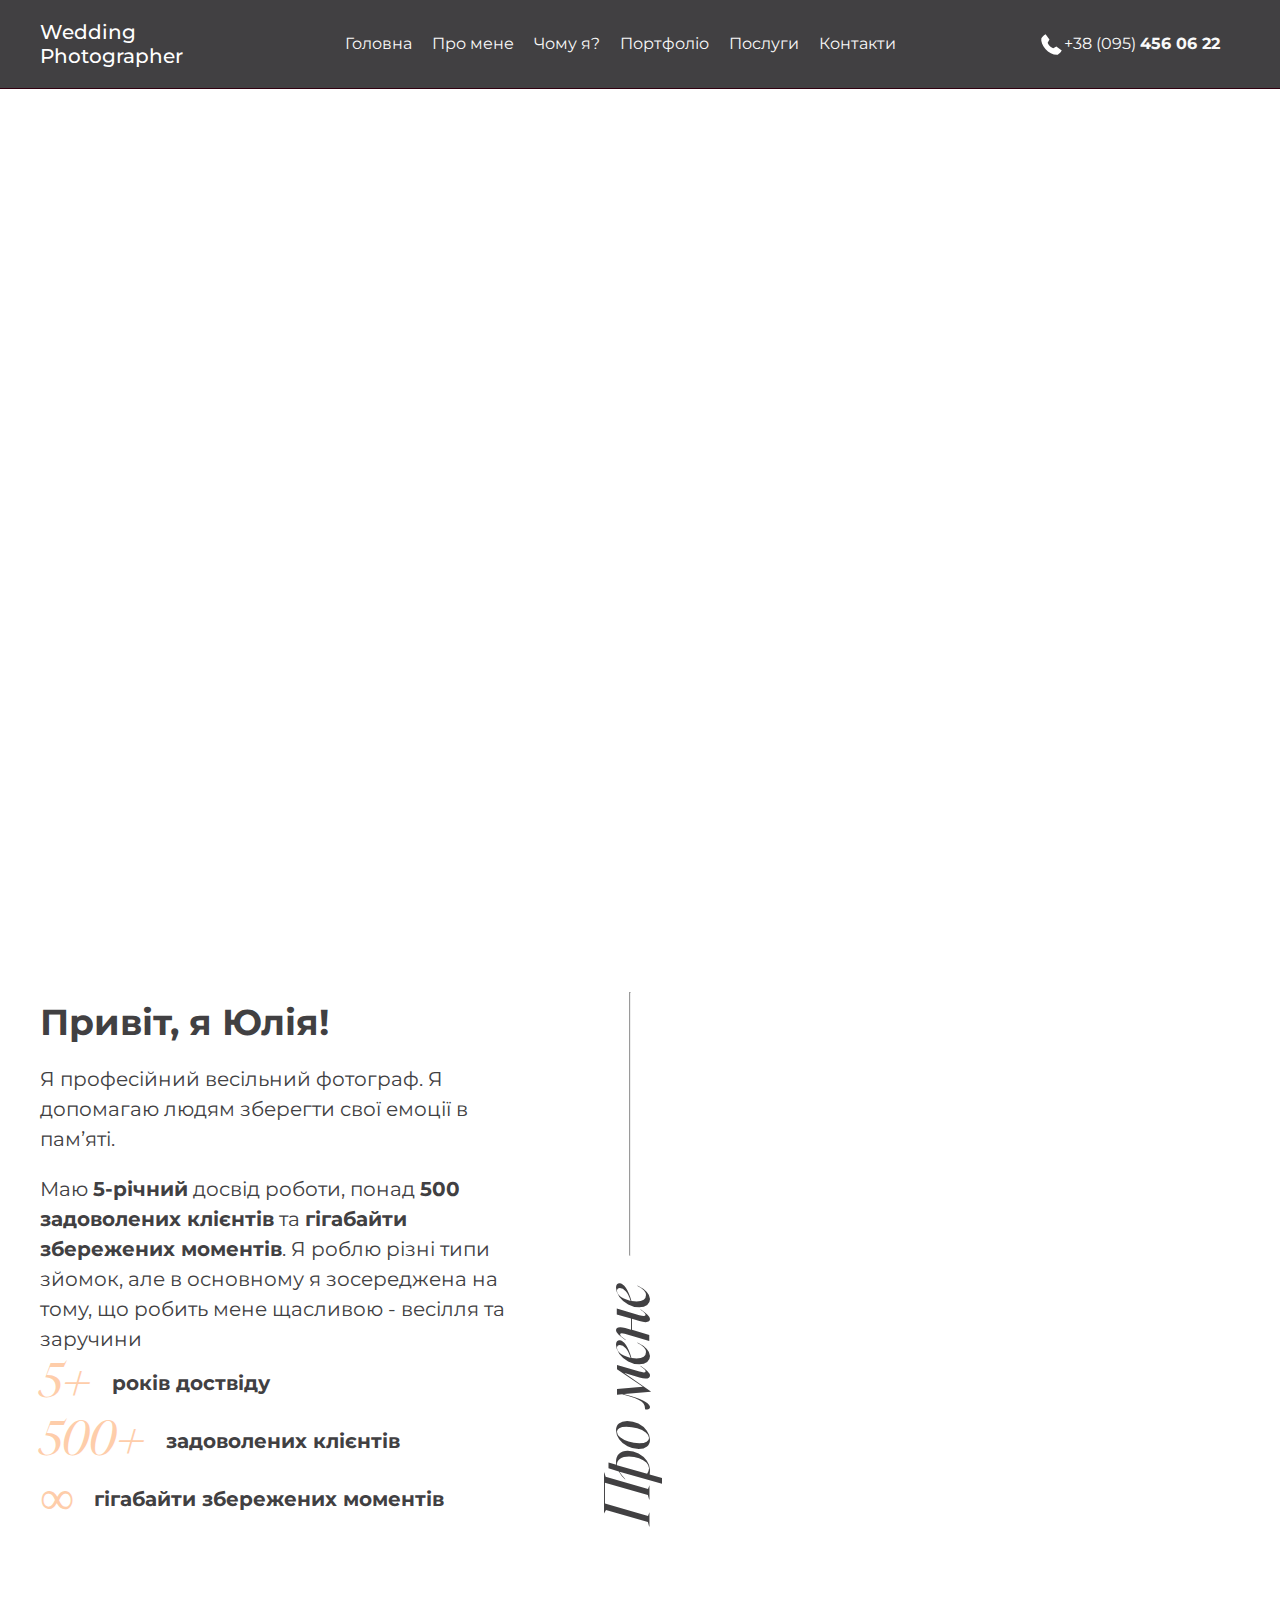
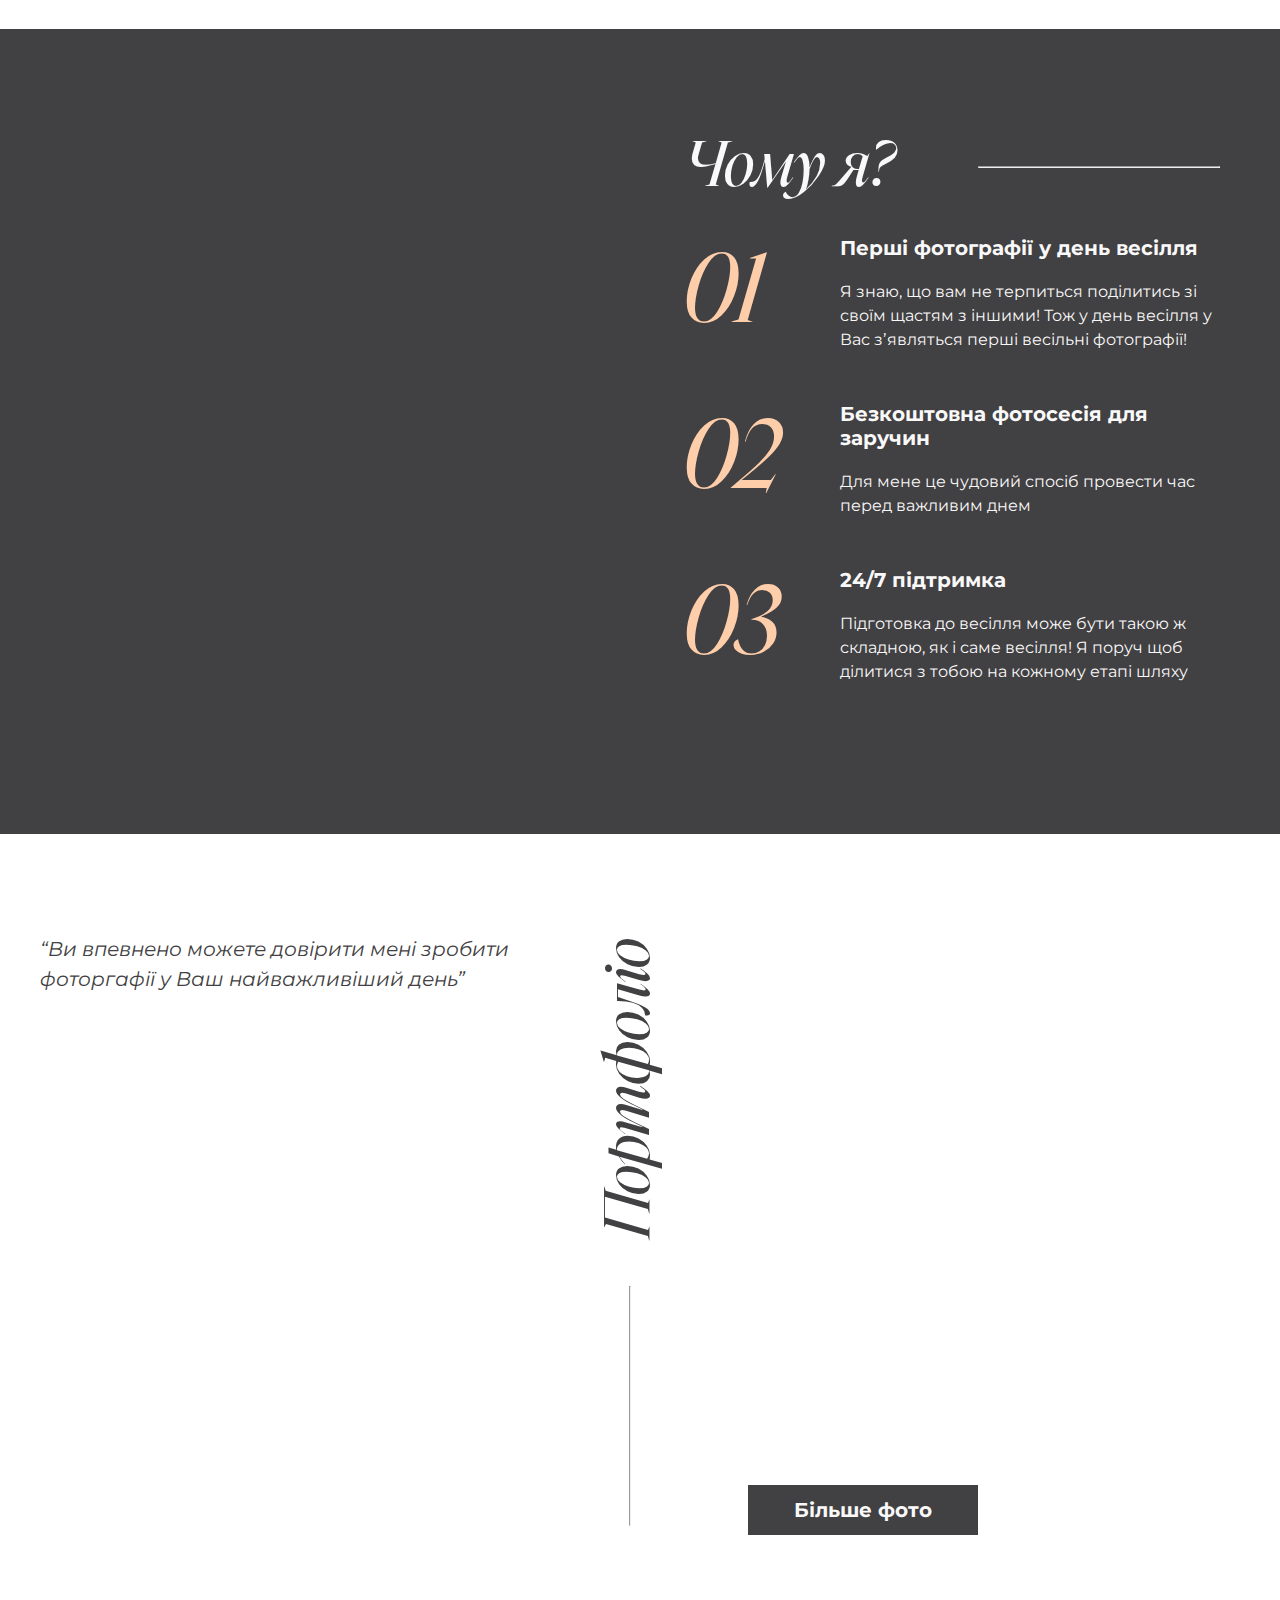
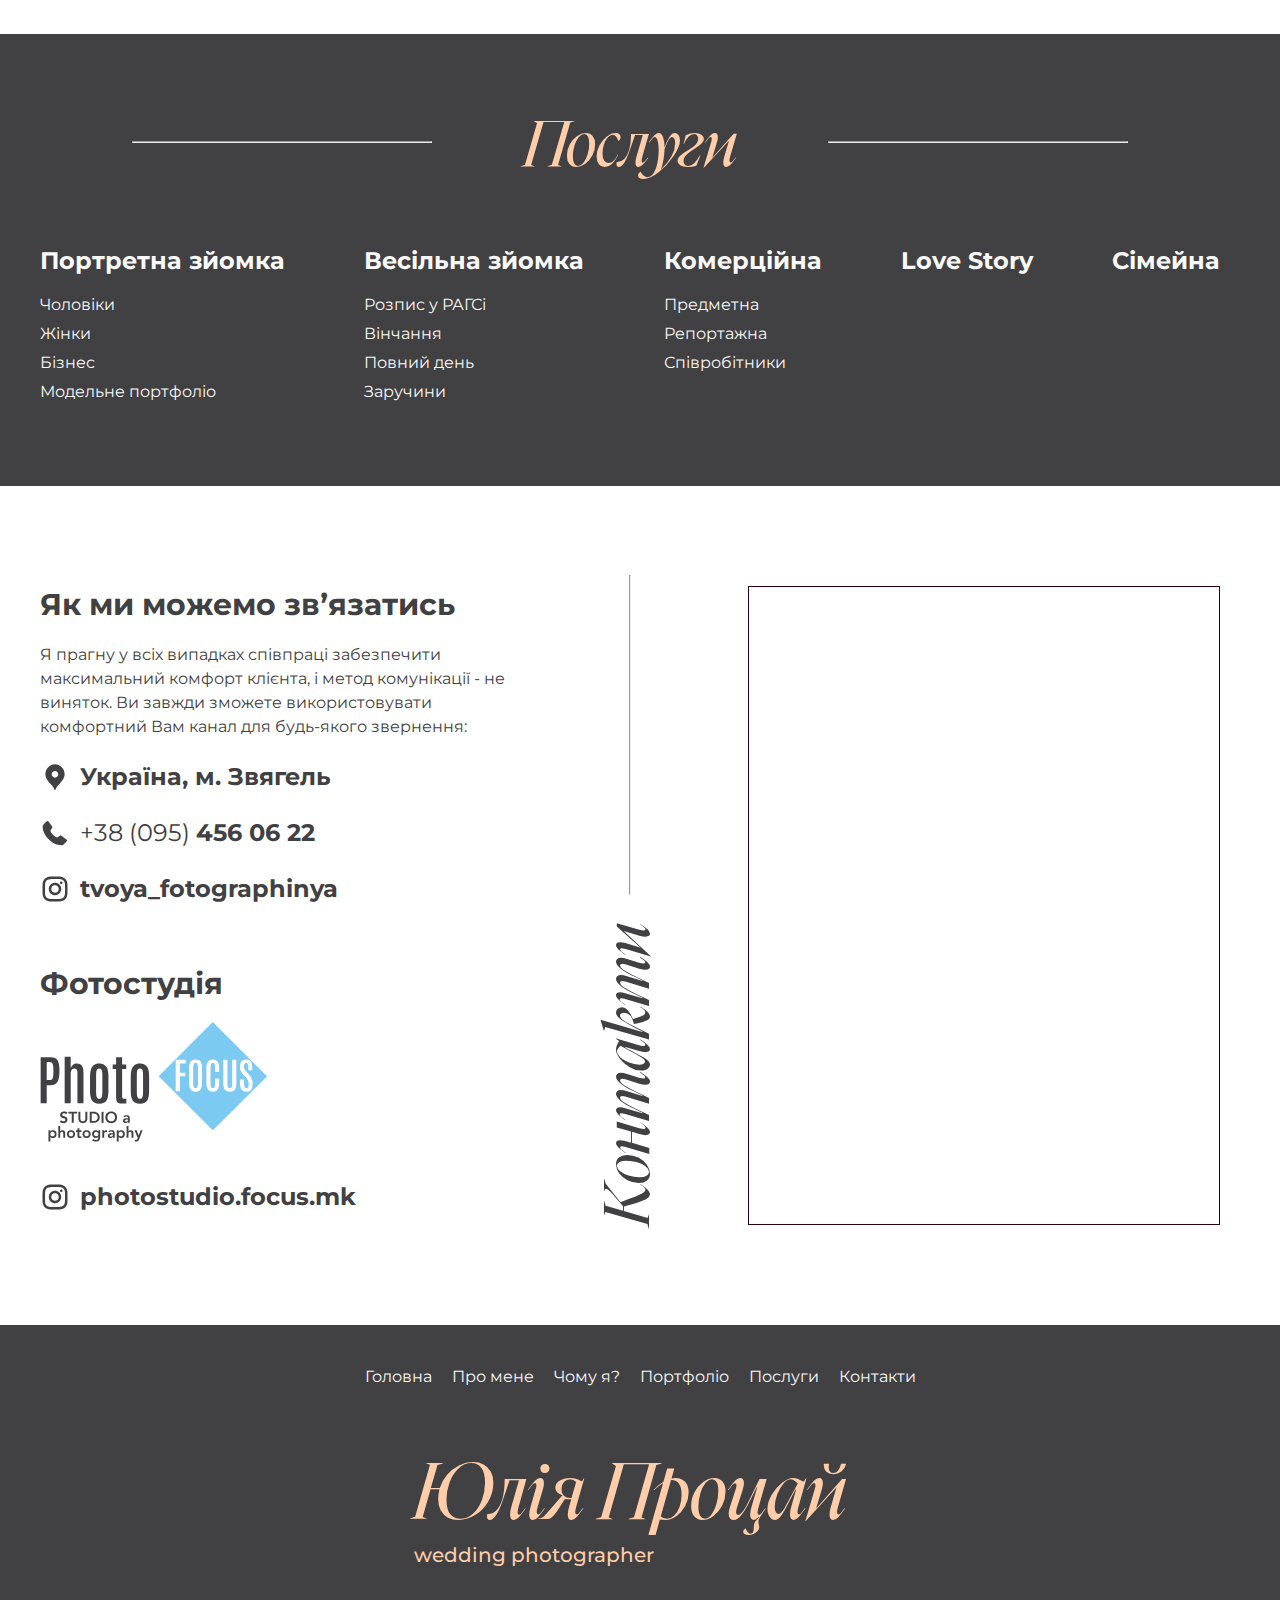
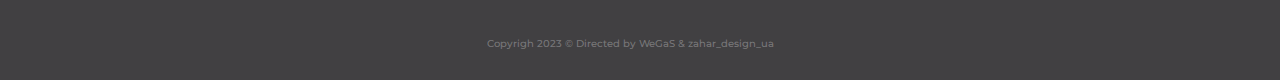
==== index.html @ 51ce016a "Add files via upload" ====
<!DOCTYPE html>
<html lang="ua">

<head>
    <meta charset="UTF-8">
    <meta name="viewport" content="width=device-width, initial-scale=1.0">
    <link rel="stylesheet" href="https://vladhrytsaiuk.github.io/photographer_Yulia/style/null.css">
    <link rel="stylesheet" href="https://vladhrytsaiuk.github.io/photographer_Yulia/style/style.css">
    <link rel="stylesheet" href="https://vladhrytsaiuk.github.io/photographer_Yulia/style/adaptive.css">
    <link rel="stylesheet" href="https://vladhrytsaiuk.github.io/photographer_Yulia/style/header.css">
    <link rel="stylesheet" href="https://cdnjs.cloudflare.com/ajax/libs/animate.css/4.1.1/animate.min.css?ver=6.4.2">
    <link rel="stylesheet" href="/style/animation.css">
    <link rel="stylesheet" href="https://cdn.jsdelivr.net/npm/swiper@11/swiper-bundle.min.css" />
    <title>Procaj-photography</title>
</head>

<body>
    <div class="wrapper">
        <header class="header">
            <div class="header__container">
                <a href='#' class='header__logo'>
                    <div>Wedding<br>
                        Photographer</div>
                </a>
                <div class="header__menu menu">
                    <div class="menu_icon_phone">
                        <div class="menu__icon">
                            <span></span>
                        </div>
                        <a href="tel:0954560622" class="header__button mobi menu-btn"><svg
                                xmlns="http://www.w3.org/2000/svg" width="25" height="25" viewBox="0 0 25 25"
                                fill="none">
                                <path fill-rule="evenodd" clip-rule="evenodd"
                                    d="M17.3284 14.4281L14.2607 16.1937C13.719 16.0062 12.1617 15.3781 10.7378 13.9542C9.4013 12.6177 8.84297 11.1417 8.67943 10.626L10.4492 7.55207L6.59818 2.26041L6.19193 2.49999C4.54401 3.46666 3.3336 4.67499 2.38672 6.30416L2.32631 6.46978C1.79089 9.32707 3.42526 13.5396 6.39297 16.9521C9.61276 20.6542 13.7909 22.7396 17.9409 22.7396C18.1284 22.7396 18.3159 22.7364 18.5034 22.7271L18.6273 22.7219L18.7346 22.6614C20.4034 21.726 21.6159 20.5135 22.5503 18.8448L22.7742 18.4437L17.3284 14.4281Z"
                                    fill="white" />
                            </svg>
                            <div>+38 (095) <b> 456 06 22 </b></div>
                        </a>
                    </div>

                    <nav class="menu__body">
                        <ul class="menu__list">
                            <li><a data-goto='.main_slider' href='' class="menu__link">Головна</a></li>
                            <hr class="menu_line mobi">
                            <li><a data-goto='.about_me' href='' class="menu__link">Про мене</a></li>
                            <hr class="menu_line mobi">
                            <li><a data-goto='.why_me' href='' class="menu__link">Чому я?</a></li>
                            <hr class="menu_line mobi">
                            <li><a data-goto='.portfolio' href='' class="menu__link">Портфоліо</a></li>
                            <hr class="menu_line mobi">
                            <li><a data-goto='.my_services' href='' class="menu__link">Послуги</a></li>
                            <hr class="menu_line mobi">
                            <li><a data-goto='.contacts' href='' class="menu__link">Контакти</a></li>
                        </ul>

                    </nav>
                </div>
                <a data-goto='.forms' href="" class="header__button pc menu-btn"><svg xmlns="http://www.w3.org/2000/svg"
                        width="25" height="25" viewBox="0 0 25 25" fill="none">
                        <path fill-rule="evenodd" clip-rule="evenodd"
                            d="M17.3284 14.4281L14.2607 16.1937C13.719 16.0062 12.1617 15.3781 10.7378 13.9542C9.4013 12.6177 8.84297 11.1417 8.67943 10.626L10.4492 7.55207L6.59818 2.26041L6.19193 2.49999C4.54401 3.46666 3.3336 4.67499 2.38672 6.30416L2.32631 6.46978C1.79089 9.32707 3.42526 13.5396 6.39297 16.9521C9.61276 20.6542 13.7909 22.7396 17.9409 22.7396C18.1284 22.7396 18.3159 22.7364 18.5034 22.7271L18.6273 22.7219L18.7346 22.6614C20.4034 21.726 21.6159 20.5135 22.5503 18.8448L22.7742 18.4437L17.3284 14.4281Z"
                            fill="white" />
                    </svg>
                    <div>+38 (095) <b> 456 06 22</b></div>
                </a>
            </div>
        </header>
        <main>
            <section class="main_slider">
                <!-- Slider main container -->
                <div class="swiper">
                    <!-- Additional required wrapper -->
                    <div class="swiper-wrapper">
                        <!-- Slides -->
                        <div class="swiper-slide">
                            <div class="slider__img slider__img-1"></div>
                        </div>
                        <div class="swiper-slide">
                            <div class="slider__img slider__img-2"></div>
                        </div>
                        <div class="swiper-slide">
                            <div class="slider__img slider__img-3"></div>
                        </div>
                        <div class="swiper-slide">
                            <div class="slider__img slider__img-4"></div>
                        </div>
                        <div class="swiper-slide">
                            <div class="slider__img slider__img-5"></div>
                        </div>

                    </div>
                    <div class="container slider_navigation swiper-pagination">
                        <div class="button-prev"><svg xmlns="http://www.w3.org/2000/svg" width="80" height="80"
                                viewBox="0 0 80 80" fill="none">
                                <path fill-rule="evenodd" clip-rule="evenodd"
                                    d="M56.1333 42.5H32.4267L42.4667 52.4833L38.9433 56.03L22.8233 40L38.9433 23.97L42.4667 27.5167L32.4267 37.5H56.1333V42.5ZM7.5 72.5H72.5V7.5H7.5V72.5Z"
                                    fill="white" fill-opacity="1" />
                            </svg></div>
                        <div class="pagination"></div>
                        <div class="button-next"><svg xmlns="http://www.w3.org/2000/svg" width="80" height="80"
                                viewBox="0 0 80 80" fill="none">
                                <path fill-rule="evenodd" clip-rule="evenodd"
                                    d="M41.0567 56.03L37.53 52.4867L47.5733 42.5H23.8667V37.5H47.5733L37.53 27.5167L41.0567 23.9733L57.1767 40L41.0567 56.03ZM7.5 72.5H72.5V7.5H7.5V72.5Z"
                                    fill="white" />
                            </svg></div>
                    </div>

                </div>
            </section>
            <section class="about_me">
                <div class="container">
                    <div class="row about_me-row">
                        <div class="about_me__info">
                            <span class="animate__animated fadeInDown">Привіт, я Юлія!</span>
                            <div>
                                <p class="animate__animated fadeInLeft animate__delay-04s">Я професійний весільний
                                    фотограф. Я допомагаю
                                    людям зберегти свої емоції в памʼяті.
                                </p>
                                <p class="animate__animated fadeInLeft animate__delay-05s">Маю <b>5-річний</b> досвід
                                    роботи, понад <b>500 задоволених клієнтів</b> та
                                    <b>гігабайти збережених моментів</b>. Я роблю різні типи зйомок, але в основному я
                                    зосереджена на тому, що робить мене щасливою - весілля та заручини
                                </p>
                            </div>
                            <div>
                                <div class="animate__animated fadeInLeft animate__delay-05s"><span>5+</span>років
                                    доствіду</div>
                                <div class="animate__animated fadeInLeft animate__delay-05s">
                                    <span>500+</span>задоволених клієнтів
                                </div>
                                <div class="animate__animated fadeInLeft animate__delay-05s"><span>∞</span>гігабайти
                                    збережених моментів</div>
                            </div>
                        </div>
                        <div class="about_me__title">
                            <hr class="hr_title">
                            <h2>Про мене</h2>
                        </div>
                        <div class="about_me__photo">
                            <div class="my_photo"></div>
                        </div>
                    </div>
                </div>

            </section>
            <section class="why_me">
                <div class="container">
                    <div class="row why">
                        <div class="why_info-title mobi">
                            <hr>
                            <h2>Чому я?</h2>

                        </div>
                        <div class="why_me-photo">
                            <div class="why-photo"></div>
                        </div>
                        <div class="why_info">
                            <div class="why_info-title pc">
                                <h2>Чому я?</h2>
                                <hr>
                            </div>
                            <div class="advantage animate__animated fadeInDown">
                                <div class="advantage_number">
                                    01
                                </div>
                                <div>
                                    <div class="advantage-title">
                                        Перші фотографії у день весілля
                                    </div>
                                    <div class="advantage-description">
                                        Я знаю, що вам не терпиться поділитись зі своїм щастям з іншими! Тож у день
                                        весілля у Вас зʼявляться перші весільні фотографії!
                                    </div>
                                </div>
                            </div>
                            <div class="advantage animate__animated fadeInDown">
                                <div class="advantage_number">
                                    02
                                </div>
                                <div>
                                    <div class="advantage-title">
                                        Безкоштовна фотосесія для заручин
                                    </div>
                                    <div class="advantage-description">
                                        Для мене це чудовий спосіб провести час перед важливим днем
                                    </div>
                                </div>
                            </div>
                            <div class="advantage animate__animated fadeInDown">
                                <div class="advantage_number">
                                    03
                                </div>
                                <div>
                                    <div class="advantage-title">
                                        24/7 підтримка
                                    </div>
                                    <div class="advantage-description">
                                        Підготовка до весілля може бути такою ж складною, як і саме весілля! Я поруч щоб
                                        ділитися з тобою на кожному етапі шляху
                                    </div>
                                </div>
                            </div>
                        </div>

                    </div>
                </div>
            </section>
            <section class="portfolio">
                <div class="container">
                    <div class="row">
                        <div class="portfolio_block">
                            <div class="portfolio_block-text">
                                “Ви впевнено можете довірити мені зробити фоторгафії у Ваш найважливіший день”
                            </div>
                            <div class="portfolio_block-grid">
                                <div class="portfolio_block-photo portfolio_block-photo-1
                                animate__animated zoomIn"></div>
                                <div class="portfolio_block-photo portfolio_block-photo-2
                                animate__animated zoomIn animate__delay-02s"></div>
                                <div class="portfolio_block-photo portfolio_block-photo-3
                                animate__animated zoomIn animate__delay-03s"></div>
                            </div>
                        </div>
                        <div class="portfolio__title">
                            <h2>Портфолiо</h2>
                            <hr class="hr_portfolio-title">
                        </div>
                        <div class="portfolio_block">

                            <div class="portfolio_block-grid">
                                <div class="portfolio_block-photo portfolio_block-photo-4
                                animate__animated zoomIn"></div>
                                <div class="portfolio_block-photo portfolio_block-photo-5
                                animate__animated zoomIn animate__delay-02s"></div>
                                <div class="portfolio_block-photo portfolio_block-photo-6
                                animate__animated zoomIn animate__delay-03s"></div>
                            </div>
                            <div class="portfolio_block-button">
                                <a href="">Більше фото</a>
                            </div>
                        </div>
                    </div>
                </div>
            </section>
            <section class="my_services">
                <div class="container">
                    <div class="my_services-title">
                        <hr class="hr_sevices">
                        <div>Послуги</div>
                        <hr class="hr_sevices">
                    </div>
                    <div class="services">
                        <article class="service animate__animated fadeInUp">
                            <div class="service-title">Портретна зйомка</div>
                            <p class="service-description">Чоловіки</p>
                            <p class="service-description">Жінки</p>
                            <p class="service-description">Бізнес</p>
                            <p class="service-description">Модельне портфоліо</p>
                        </article>
                        <article class="service animate__animated fadeInUp animate__delay-02s">
                            <div class="service-title">Весільна зйомка</div>
                            <p class="service-description">Розпис у РАГСі</p>
                            <p class="service-description">Вінчання</p>
                            <p class="service-description">Повний день</p>
                            <p class="service-description">Заручини</p>
                        </article>
                        <article class="service animate__animated fadeInUp animate__delay-04s">
                            <div class="service-title">Комерційна</div>
                            <p class="service-description">Предметна</p>
                            <p class="service-description">Репортажна</p>
                            <p class="service-description">Співробітники</p>
                        </article>
                        <article class="service animate__animated fadeInUp animate__delay-06s">
                            <div class="service-title">Love Story</div>
                        </article>
                        <article class="service animate__animated fadeInUp animate__delay-08s">
                            <div class="service-title">Сімейна</div>

                        </article>
                    </div>
                </div>
            </section>
            <section class="contacts">
                <div class="container">
                    <div class="row contacts-row">
                        <div class="contacts__info">
                            <span class="animate__animated fadeInDown">Як ми можемо звʼязатись</span>
                            <div>
                                <p class="animate__animated fadeInLeft animate__delay-04s">Я прагну у всіх випадках
                                    співпраці забезпечити максимальний комфорт клієнта, і метод
                                    комунікації - не виняток. Ви завжди зможете використовувати комфортний Вам канал для
                                    будь-якого звернення:
                                </p>
                                <div class="contact_location row animate__animated fadeInLeft animate__delay-05s">
                                    <svg xmlns="http://www.w3.org/2000/svg" width="30" height="30" viewBox="0 0 30 30"
                                        fill="none">
                                        <path fill-rule="evenodd" clip-rule="evenodd"
                                            d="M15.0006 15.625C13.1743 15.625 11.6881 14.1388 11.6881 12.3125C11.6881 10.4863 13.1743 9 15.0006 9C16.8268 9 18.3131 10.4863 18.3131 12.3125C18.3131 14.1388 16.8268 15.625 15.0006 15.625ZM21.7893 5.14875C19.9381 3.23875 17.5268 2.1875 14.9993 2.1875C12.4718 2.1875 10.0593 3.24 8.2068 5.15125C6.3268 7.09 5.2943 9.695 5.37555 12.2975C5.50555 16.4775 8.33305 19.5287 10.8281 22.22C12.7318 24.2725 14.3743 26.045 14.3743 27.8125H15.6243C15.6243 25.99 17.2706 24.24 19.1756 22.2125C21.6681 19.5613 24.4943 16.5563 24.6243 12.2975C24.7043 9.69375 23.6706 7.0875 21.7893 5.14875Z"
                                            fill="#414042" />
                                    </svg>
                                    <p><b>Україна, м. Звягель</b></p>
                                </div>
                                <a href="tel:0954560622"
                                    class="contact_phone row animate__animated fadeInLeft animate__delay-05s">
                                    <svg xmlns="http://www.w3.org/2000/svg" width="30" height="30" viewBox="0 0 30 30"
                                        fill="none">
                                        <path fill-rule="evenodd" clip-rule="evenodd"
                                            d="M20.7943 17.3137L17.113 19.4324C16.463 19.2074 14.5943 18.4537 12.8855 16.7449C11.2818 15.1412 10.6118 13.3699 10.4155 12.7512L12.5393 9.0624L7.91801 2.7124L7.43051 2.9999C5.45301 4.1599 4.00051 5.6099 2.86426 7.5649L2.79176 7.76365C2.14926 11.1924 4.11051 16.2474 7.67176 20.3424C11.5355 24.7849 16.5493 27.2874 21.5293 27.2874C21.7543 27.2874 21.9793 27.2837 22.2043 27.2724L22.353 27.2662L22.4818 27.1937C24.4843 26.0712 25.9393 24.6162 27.0605 22.6137L27.3293 22.1324L20.7943 17.3137Z"
                                            fill="#414042" />
                                    </svg>
                                    <p>+38 (095) <b>456 06 22</b></p>
                                </a>
                                <a href="https://www.instagram.com/tvoya_fotographinya/" target="_blank"
                                    class="contact_inst row animate__animated fadeInLeft animate__delay-06s">
                                    <svg xmlns="http://www.w3.org/2000/svg" width="30" height="30" viewBox="0 0 30 30"
                                        fill="none">
                                        <path
                                            d="M15 8.75C13.7639 8.75 12.5555 9.11656 11.5277 9.80331C10.4999 10.4901 9.6988 11.4662 9.22575 12.6082C8.75271 13.7503 8.62893 15.0069 8.87009 16.2193C9.11125 17.4317 9.7065 18.5453 10.5806 19.4194C11.4547 20.2935 12.5683 20.8888 13.7807 21.1299C14.9931 21.3711 16.2497 21.2473 17.3918 20.7742C18.5338 20.3012 19.5099 19.5001 20.1967 18.4723C20.8834 17.4445 21.25 16.2361 21.25 15C21.25 13.3424 20.5915 11.7527 19.4194 10.5806C18.2473 9.40848 16.6576 8.75 15 8.75ZM15 18.75C14.2583 18.75 13.5333 18.5301 12.9166 18.118C12.2999 17.706 11.8193 17.1203 11.5355 16.4351C11.2516 15.7498 11.1774 14.9958 11.3221 14.2684C11.4667 13.541 11.8239 12.8728 12.3483 12.3483C12.8728 11.8239 13.541 11.4667 14.2684 11.3221C14.9958 11.1774 15.7498 11.2516 16.4351 11.5355C17.1203 11.8193 17.706 12.2999 18.118 12.9166C18.5301 13.5333 18.75 14.2583 18.75 15C18.75 15.9946 18.3549 16.9484 17.6517 17.6517C16.9484 18.3549 15.9946 18.75 15 18.75ZM21.25 7.5C21.0028 7.5 20.7611 7.57331 20.5555 7.71066C20.35 7.84801 20.1898 8.04324 20.0951 8.27165C20.0005 8.50005 19.9758 8.75139 20.024 8.99386C20.0723 9.23634 20.1913 9.45907 20.3661 9.63388C20.5409 9.8087 20.7637 9.92775 21.0061 9.97598C21.2486 10.0242 21.4999 9.99946 21.7284 9.90485C21.9568 9.81024 22.152 9.65002 22.2893 9.44446C22.4267 9.2389 22.5 8.99723 22.5 8.75C22.5 8.41848 22.3683 8.10054 22.1339 7.86612C21.8995 7.6317 21.5815 7.5 21.25 7.5ZM27.425 10.3C27.4043 9.23178 27.2014 8.17493 26.825 7.175C26.476 6.26508 25.9395 5.43874 25.2504 4.74962C24.5613 4.06051 23.7349 3.52402 22.825 3.175C21.8251 2.79862 20.7682 2.59571 19.7 2.575C18.4875 2.5 18.0875 2.5 15 2.5C11.9125 2.5 11.5125 2.5 10.3 2.575C9.23178 2.59571 8.17493 2.79862 7.175 3.175C6.26508 3.52402 5.43874 4.06051 4.74962 4.74962C4.06051 5.43874 3.52402 6.26508 3.175 7.175C2.79862 8.17493 2.59571 9.23178 2.575 10.3C2.5 11.525 2.5 11.925 2.5 15C2.5 18.075 2.5 18.475 2.575 19.7C2.59571 20.7682 2.79862 21.8251 3.175 22.825C3.52402 23.7349 4.06051 24.5613 4.74962 25.2504C5.43874 25.9395 6.26508 26.476 7.175 26.825C8.17493 27.2014 9.23178 27.4043 10.3 27.425C11.55 27.425 11.9125 27.5 15 27.5C18.0875 27.5 18.4875 27.5 19.7 27.425C20.7682 27.4043 21.8251 27.2014 22.825 26.825C23.7349 26.476 24.5613 25.9395 25.2504 25.2504C25.9395 24.5613 26.476 23.7349 26.825 22.825C27.2014 21.8251 27.4043 20.7682 27.425 19.7C27.425 18.45 27.5 18.075 27.5 15C27.5 11.925 27.5 11.525 27.425 10.3ZM24.925 19.5875C24.9031 20.3808 24.7554 21.1655 24.4875 21.9125C24.266 22.5029 23.9159 23.0367 23.4625 23.475C23.0268 23.9286 22.492 24.2751 21.9 24.4875C21.1513 24.7664 20.3613 24.9185 19.5625 24.9375C18.3875 24.9375 18.025 25 14.9875 25C11.95 25 11.6 25 10.425 25C9.62752 24.9794 8.83844 24.8317 8.0875 24.5625C7.49707 24.341 6.96334 23.9909 6.525 23.5375C6.07144 23.1018 5.7249 22.567 5.5125 21.975C5.23476 21.2303 5.08269 20.4446 5.0625 19.65C5.0625 18.4 5.0625 18.0875 5.0625 15.0625C5.0625 12.0375 5.0625 11.675 5.0625 10.475C5.08405 9.67651 5.23605 8.88692 5.5125 8.1375C5.7282 7.55079 6.07442 7.02078 6.525 6.5875C6.96072 6.13394 7.49551 5.7874 8.0875 5.575C8.83624 5.29612 9.62624 5.14403 10.425 5.125C11.6 5 11.9625 5 15 5C18.0375 5 18.4 5 19.575 5C20.3777 5.02041 21.1716 5.17243 21.925 5.45C22.5117 5.6657 23.0417 6.01192 23.475 6.4625C23.9286 6.89822 24.2751 7.43301 24.4875 8.025C24.7935 8.7857 24.9668 9.59323 25 10.4125C25 11.6625 25.0625 11.975 25.0625 15C25.0625 18.025 25 18.3875 25 19.5875H24.925Z"
                                            fill="#414042" />
                                    </svg>
                                    <p><b>tvoya_fotographinya</b></p>
                                </a>
                            </div>
                            <span class="animate__animated fadeInDown animate__delay-08s">Фотостудія</span>
                            <div>
                                <svg class="animate__animated fadeInLeft animate__delay-08s"
                                    xmlns="http://www.w3.org/2000/svg" width="227" height="120" viewBox="0 0 227 120"
                                    fill="none">
                                    <path
                                        d="M99.9651 81.7601C98.0943 81.7601 96.5557 81.4541 95.3493 80.8422C94.1603 80.2302 93.2249 79.3473 92.543 78.1933C91.8786 77.0393 91.4065 75.6493 91.1268 74.0233C90.8645 72.3798 90.7334 70.5352 90.7334 68.4895V54.2486C90.7334 51.7833 91.0044 49.589 91.5464 47.6658C92.0884 45.7425 93.0326 44.2301 94.3789 43.1286C95.7252 42.0271 97.5872 41.4763 99.9651 41.4763C101.766 41.4763 103.261 41.791 104.45 42.4205C105.639 43.0499 106.574 43.9416 107.256 45.0956C107.938 46.232 108.419 47.5783 108.698 49.1344C108.978 50.6905 109.118 52.3953 109.118 54.2486V68.4895C109.118 70.5002 108.996 72.3186 108.751 73.9446C108.506 75.5707 108.052 76.9694 107.387 78.1409C106.723 79.3123 105.796 80.2127 104.607 80.8422C103.418 81.4541 101.871 81.7601 99.9651 81.7601ZM99.9651 76.8033C100.857 76.8033 101.521 76.5236 101.958 75.9641C102.395 75.3871 102.684 74.5915 102.824 73.5775C102.981 72.5634 103.06 71.3919 103.06 70.0631V53.0946C103.06 51.7483 102.981 50.5769 102.824 49.5803C102.666 48.5837 102.36 47.8144 101.906 47.2724C101.469 46.7129 100.822 46.4331 99.9651 46.4331C99.0734 46.4331 98.4003 46.7129 97.9457 47.2724C97.4911 47.8144 97.1851 48.5837 97.0277 49.5803C96.8879 50.5769 96.8179 51.7483 96.8179 53.0946V70.0631C96.8179 71.3919 96.8879 72.5634 97.0277 73.5775C97.1851 74.5915 97.4911 75.3871 97.9457 75.9641C98.4003 76.5236 99.0734 76.8033 99.9651 76.8033Z"
                                        fill="#414042" />
                                    <path
                                        d="M82.1571 81.5239C80.4786 81.5239 79.2022 81.3229 78.328 80.9207C77.4713 80.5011 76.8855 79.8367 76.5708 78.9275C76.2561 78.0183 76.0987 76.8294 76.0987 75.3607V46.9051H72.6631V42.4728H76.0987V35.1294H82.1308V42.4728H86.2221V46.9051H82.1308V74.6002C82.1308 75.2471 82.2182 75.7279 82.3931 76.0426C82.5854 76.3573 82.9788 76.5671 83.5733 76.672C84.1677 76.777 85.0769 76.8294 86.3008 76.8294V81.5239H82.1571Z"
                                        fill="#414042" />
                                    <path
                                        d="M59.2615 81.7601C57.3907 81.7601 55.852 81.4541 54.6456 80.8422C53.4567 80.2302 52.5213 79.3473 51.8394 78.1933C51.175 77.0393 50.7029 75.6493 50.4232 74.0233C50.1609 72.3798 50.0298 70.5352 50.0298 68.4895V54.2486C50.0298 51.7833 50.3008 49.589 50.8428 47.6658C51.3848 45.7425 52.329 44.2301 53.6753 43.1286C55.0215 42.0271 56.8836 41.4763 59.2615 41.4763C61.0624 41.4763 62.5573 41.791 63.7462 42.4205C64.9351 43.0499 65.8705 43.9416 66.5524 45.0956C67.2343 46.232 67.7151 47.5783 67.9949 49.1344C68.2746 50.6905 68.4145 52.3953 68.4145 54.2486V68.4895C68.4145 70.5002 68.2921 72.3186 68.0473 73.9446C67.8026 75.5707 67.348 76.9694 66.6836 78.1409C66.0192 79.3123 65.0925 80.2127 63.9036 80.8422C62.7146 81.4541 61.1673 81.7601 59.2615 81.7601ZM59.2615 76.8033C60.1532 76.8033 60.8176 76.5236 61.2547 75.9641C61.6918 75.3871 61.9803 74.5915 62.1202 73.5775C62.2775 72.5634 62.3562 71.3919 62.3562 70.0631V53.0946C62.3562 51.7483 62.2775 50.5769 62.1202 49.5803C61.9628 48.5837 61.6568 47.8144 61.2022 47.2724C60.7651 46.7129 60.1182 46.4331 59.2615 46.4331C58.3698 46.4331 57.6966 46.7129 57.2421 47.2724C56.7875 47.8144 56.4815 48.5837 56.3241 49.5803C56.1843 50.5769 56.1143 51.7483 56.1143 53.0946V70.0631C56.1143 71.3919 56.1843 72.5634 56.3241 73.5775C56.4815 74.5915 56.7875 75.3871 57.2421 75.9641C57.6966 76.5236 58.3698 76.8033 59.2615 76.8033Z"
                                        fill="#414042" />
                                    <path
                                        d="M24.6689 81.2879V34.6836H30.701V46.2494C31.0507 44.9906 31.7763 43.8803 32.8778 42.9187C33.9793 41.9396 35.3169 41.45 36.8905 41.45C39.0061 41.45 40.6321 42.1756 41.7686 43.6268C42.9051 45.078 43.4733 47.2286 43.4733 50.0785V81.2879H37.4412V50.6293C37.4412 49.1606 37.1702 48.1115 36.6282 47.4821C36.0862 46.8527 35.3431 46.5379 34.3989 46.5379C33.6821 46.5379 33.0439 46.7215 32.4844 47.0887C31.9249 47.4559 31.4878 48.0066 31.1731 48.741C30.8584 49.4578 30.701 50.3583 30.701 51.4423V81.2879H24.6689Z"
                                        fill="#414042" />
                                    <path
                                        d="M0.645508 81.2879V35.1294H10.4804C12.3163 35.1294 13.8199 35.4266 14.9914 36.0211C16.1628 36.5981 17.072 37.4548 17.7189 38.5913C18.3658 39.7278 18.8117 41.109 19.0565 42.7351C19.3187 44.3611 19.4499 46.2057 19.4499 48.2688V49.0819C19.4499 52.1241 19.1963 54.6943 18.6893 56.7924C18.1997 58.873 17.3168 60.4554 16.0404 61.5394C14.7641 62.6059 12.9457 63.1392 10.5853 63.1392H6.73004V81.2879H0.645508ZM6.73004 58.0775H9.6674C10.7165 58.0775 11.5032 57.7978 12.0278 57.2383C12.5698 56.6613 12.9282 55.7171 13.1031 54.4058C13.2954 53.077 13.3916 51.2936 13.3916 49.0556V48.1639C13.3916 45.3839 13.1643 43.312 12.7097 41.9483C12.2726 40.5845 11.2934 39.9026 9.7723 39.9026H6.73004V58.0775Z"
                                        fill="#414042" />
                                    <path
                                        d="M94.5474 108.369H96.6099L98.7037 113.572H98.7349L100.61 108.369H102.563L99.0162 117.478C98.8808 117.833 98.7297 118.14 98.563 118.4C98.4068 118.671 98.2193 118.895 98.0005 119.072C97.7818 119.26 97.5214 119.395 97.2193 119.478C96.9276 119.572 96.5734 119.619 96.1568 119.619C95.6672 119.619 95.188 119.557 94.7192 119.432L94.9536 117.744C95.0995 117.796 95.2505 117.838 95.4068 117.869C95.5734 117.911 95.7401 117.932 95.9068 117.932C96.1359 117.932 96.3286 117.911 96.4849 117.869C96.6411 117.827 96.7714 117.76 96.8755 117.666C96.9901 117.583 97.0839 117.468 97.1568 117.322C97.2297 117.187 97.3078 117.02 97.3912 116.822L97.7505 115.932L94.5474 108.369Z"
                                        fill="#414042" />
                                    <path
                                        d="M88.4659 109.416H88.4971C88.6429 109.103 88.8981 108.822 89.2627 108.572C89.6377 108.311 90.1169 108.181 90.7003 108.181C91.2003 108.181 91.6221 108.265 91.9659 108.431C92.3201 108.598 92.6065 108.817 92.8253 109.087C93.044 109.358 93.2003 109.671 93.294 110.025C93.3878 110.379 93.4347 110.749 93.4347 111.134V115.869H91.5596V112.072C91.5596 111.864 91.5492 111.634 91.5284 111.384C91.5076 111.124 91.4503 110.884 91.3565 110.666C91.2732 110.436 91.1378 110.249 90.9503 110.103C90.7628 109.947 90.5075 109.869 90.1846 109.869C89.8721 109.869 89.6065 109.921 89.3877 110.025C89.1794 110.129 89.0023 110.27 88.8565 110.447C88.7211 110.624 88.6221 110.827 88.5596 111.056C88.4971 111.285 88.4659 111.525 88.4659 111.775V115.869H86.5908V104.056H88.4659V109.416Z"
                                        fill="#414042" />
                                    <path
                                        d="M76.749 108.369H78.5303V109.494H78.5616C78.8324 109.036 79.197 108.702 79.6553 108.494C80.1137 108.286 80.6085 108.181 81.1397 108.181C81.7126 108.181 82.2283 108.286 82.6866 108.494C83.1449 108.692 83.5356 108.968 83.8585 109.322C84.1814 109.676 84.4262 110.093 84.5929 110.572C84.7596 111.051 84.8429 111.567 84.8429 112.119C84.8429 112.671 84.7543 113.187 84.5773 113.666C84.4002 114.145 84.1502 114.562 83.8273 114.916C83.5148 115.27 83.1345 115.551 82.6866 115.76C82.2387 115.958 81.7491 116.057 81.2178 116.057C80.8637 116.057 80.5512 116.02 80.2803 115.947C80.0095 115.874 79.7699 115.78 79.5616 115.666C79.3532 115.551 79.1761 115.432 79.0303 115.307C78.8845 115.171 78.7647 115.041 78.6709 114.916H78.6241V119.432H76.749V108.369ZM82.9679 112.119C82.9679 111.827 82.9158 111.546 82.8116 111.275C82.7179 111.004 82.572 110.765 82.3741 110.556C82.1866 110.348 81.9574 110.181 81.6866 110.056C81.4158 109.931 81.1085 109.869 80.7647 109.869C80.421 109.869 80.1137 109.931 79.8428 110.056C79.572 110.181 79.3376 110.348 79.1397 110.556C78.9522 110.765 78.8063 111.004 78.7022 111.275C78.6084 111.546 78.5616 111.827 78.5616 112.119C78.5616 112.411 78.6084 112.692 78.7022 112.963C78.8063 113.234 78.9522 113.473 79.1397 113.681C79.3376 113.89 79.572 114.056 79.8428 114.181C80.1137 114.306 80.421 114.369 80.7647 114.369C81.1085 114.369 81.4158 114.306 81.6866 114.181C81.9574 114.056 82.1866 113.89 82.3741 113.681C82.572 113.473 82.7179 113.234 82.8116 112.963C82.9158 112.692 82.9679 112.411 82.9679 112.119Z"
                                        fill="#414042" />
                                    <path
                                        d="M73.044 114.838H72.9971C72.7263 115.265 72.3826 115.577 71.9659 115.775C71.5492 115.963 71.0909 116.057 70.5909 116.057C70.2471 116.057 69.9086 116.01 69.5752 115.916C69.2523 115.822 68.9606 115.682 68.7002 115.494C68.4502 115.307 68.2471 115.072 68.0908 114.791C67.9346 114.51 67.8564 114.181 67.8564 113.806C67.8564 113.4 67.9294 113.056 68.0752 112.775C68.221 112.484 68.4137 112.244 68.6533 112.056C68.9033 111.859 69.1898 111.702 69.5127 111.588C69.8356 111.473 70.169 111.39 70.5127 111.338C70.8669 111.275 71.2211 111.239 71.5753 111.228C71.9294 111.207 72.2628 111.197 72.5753 111.197H73.044V110.994C73.044 110.525 72.8826 110.176 72.5596 109.947C72.2367 109.707 71.8253 109.588 71.3252 109.588C70.9294 109.588 70.5596 109.661 70.2159 109.806C69.8721 109.942 69.5752 110.129 69.3252 110.369L68.3408 109.385C68.7575 108.957 69.2419 108.65 69.794 108.463C70.3565 108.275 70.9346 108.181 71.5284 108.181C72.0596 108.181 72.5076 108.244 72.8721 108.369C73.2367 108.483 73.5388 108.635 73.7784 108.822C74.018 109.01 74.2003 109.228 74.3253 109.478C74.4607 109.718 74.5545 109.963 74.6065 110.213C74.669 110.463 74.7055 110.707 74.7159 110.947C74.7263 111.176 74.7315 111.379 74.7315 111.556V115.869H73.044V114.838ZM72.9346 112.51H72.544C72.2836 112.51 71.9919 112.52 71.669 112.541C71.3461 112.562 71.0388 112.614 70.7471 112.697C70.4659 112.77 70.2263 112.885 70.0284 113.041C69.8304 113.187 69.7315 113.395 69.7315 113.666C69.7315 113.843 69.7679 113.994 69.8409 114.119C69.9242 114.234 70.0284 114.333 70.1534 114.416C70.2784 114.499 70.419 114.562 70.5752 114.603C70.7315 114.635 70.8877 114.65 71.044 114.65C71.6898 114.65 72.1638 114.499 72.4659 114.197C72.7784 113.885 72.9346 113.463 72.9346 112.931V112.51Z"
                                        fill="#414042" />
                                    <path
                                        d="M62.2832 108.369H64.1582V109.556H64.1895C64.3978 109.119 64.6947 108.78 65.0801 108.541C65.4655 108.301 65.9083 108.181 66.4083 108.181C66.5228 108.181 66.6322 108.192 66.7364 108.213C66.851 108.233 66.9656 108.26 67.0801 108.291V110.103C66.9239 110.062 66.7676 110.03 66.6114 110.01C66.4656 109.978 66.3197 109.963 66.1739 109.963C65.7364 109.963 65.3822 110.046 65.1114 110.213C64.8509 110.369 64.6478 110.551 64.502 110.76C64.3666 110.968 64.2728 111.176 64.2207 111.385C64.1791 111.593 64.1582 111.749 64.1582 111.853V115.869H62.2832V108.369Z"
                                        fill="#414042" />
                                    <path
                                        d="M60.1603 108.369V115.197C60.1603 115.874 60.0769 116.484 59.9103 117.025C59.7436 117.577 59.4832 118.041 59.129 118.416C58.7853 118.801 58.3477 119.098 57.8165 119.307C57.2852 119.515 56.655 119.619 55.9258 119.619C55.2279 119.619 54.5664 119.531 53.9414 119.353C53.3164 119.176 52.7383 118.853 52.207 118.385L53.332 116.853C53.7071 117.197 54.0977 117.463 54.5039 117.65C54.9102 117.838 55.379 117.932 55.9102 117.932C56.3581 117.932 56.7331 117.869 57.0352 117.744C57.3477 117.619 57.5925 117.447 57.7696 117.228C57.9571 117.01 58.0873 116.744 58.1602 116.432C58.2436 116.129 58.2852 115.791 58.2852 115.416V114.869H58.254C57.9832 115.234 57.6238 115.51 57.1759 115.697C56.7279 115.874 56.2696 115.963 55.8008 115.963C55.2383 115.963 54.7279 115.864 54.2696 115.666C53.8112 115.458 53.4154 115.181 53.082 114.838C52.7591 114.494 52.5091 114.088 52.332 113.619C52.1549 113.15 52.0664 112.65 52.0664 112.119C52.0664 111.567 52.1497 111.051 52.3164 110.572C52.4831 110.093 52.7279 109.676 53.0508 109.322C53.3737 108.968 53.7591 108.692 54.2071 108.494C54.6654 108.286 55.1862 108.181 55.7696 108.181C56.3008 108.181 56.7956 108.286 57.254 108.494C57.7123 108.702 58.0769 109.036 58.3477 109.494H58.379V108.369H60.1603ZM56.1602 109.869C55.8269 109.869 55.5248 109.926 55.254 110.041C54.9831 110.145 54.7487 110.296 54.5508 110.494C54.3633 110.681 54.2123 110.916 54.0977 111.197C53.9935 111.468 53.9414 111.77 53.9414 112.103C53.9414 112.405 53.9935 112.687 54.0977 112.947C54.2123 113.208 54.3685 113.437 54.5664 113.635C54.7644 113.833 54.9987 113.989 55.2696 114.103C55.5404 114.218 55.8321 114.275 56.1446 114.275C56.4883 114.275 56.7956 114.218 57.0665 114.103C57.3477 113.989 57.5821 113.838 57.7696 113.65C57.9675 113.452 58.1186 113.218 58.2227 112.947C58.3269 112.676 58.379 112.385 58.379 112.072C58.379 111.416 58.1811 110.885 57.7852 110.478C57.3894 110.072 56.8477 109.869 56.1602 109.869Z"
                                        fill="#414042" />
                                    <path
                                        d="M42.5293 112.119C42.5293 111.525 42.6335 110.989 42.8418 110.51C43.0606 110.02 43.3522 109.603 43.7168 109.26C44.0814 108.916 44.5137 108.65 45.0137 108.463C45.5137 108.275 46.045 108.181 46.6075 108.181C47.17 108.181 47.7012 108.275 48.2013 108.463C48.7013 108.65 49.1336 108.916 49.4981 109.26C49.8627 109.603 50.1492 110.02 50.3575 110.51C50.5763 110.989 50.6857 111.525 50.6857 112.119C50.6857 112.713 50.5763 113.254 50.3575 113.744C50.1492 114.223 49.8627 114.635 49.4981 114.978C49.1336 115.322 48.7013 115.588 48.2013 115.775C47.7012 115.963 47.17 116.057 46.6075 116.057C46.045 116.057 45.5137 115.963 45.0137 115.775C44.5137 115.588 44.0814 115.322 43.7168 114.978C43.3522 114.635 43.0606 114.223 42.8418 113.744C42.6335 113.254 42.5293 112.713 42.5293 112.119ZM44.4043 112.119C44.4043 112.411 44.4512 112.692 44.5449 112.963C44.6491 113.234 44.795 113.473 44.9825 113.681C45.1804 113.89 45.4148 114.056 45.6856 114.181C45.9564 114.306 46.2637 114.369 46.6075 114.369C46.9512 114.369 47.2585 114.306 47.5294 114.181C47.8002 114.056 48.0294 113.89 48.2169 113.681C48.4148 113.473 48.5606 113.234 48.6544 112.963C48.7586 112.692 48.8106 112.411 48.8106 112.119C48.8106 111.827 48.7586 111.546 48.6544 111.275C48.5606 111.004 48.4148 110.765 48.2169 110.556C48.0294 110.348 47.8002 110.181 47.5294 110.056C47.2585 109.931 46.9512 109.869 46.6075 109.869C46.2637 109.869 45.9564 109.931 45.6856 110.056C45.4148 110.181 45.1804 110.348 44.9825 110.556C44.795 110.765 44.6491 111.004 44.5449 111.275C44.4512 111.546 44.4043 111.827 44.4043 112.119Z"
                                        fill="#414042" />
                                    <path
                                        d="M35.9561 109.962V108.369H37.503V106.197H39.378V108.369H41.4405V109.962H39.378V113.244C39.378 113.619 39.4457 113.916 39.5811 114.134C39.7269 114.353 40.0082 114.463 40.4249 114.463C40.5915 114.463 40.7738 114.447 40.9718 114.416C41.1697 114.374 41.3259 114.311 41.4405 114.228V115.806C41.2426 115.9 40.9978 115.963 40.7061 115.994C40.4249 116.035 40.1749 116.056 39.9561 116.056C39.4561 116.056 39.0446 115.999 38.7217 115.884C38.4092 115.78 38.1592 115.619 37.9717 115.4C37.7946 115.171 37.6696 114.89 37.5967 114.556C37.5342 114.223 37.503 113.838 37.503 113.4V109.962H35.9561Z"
                                        fill="#414042" />
                                    <path
                                        d="M26.9194 112.119C26.9194 111.525 27.0236 110.989 27.2319 110.51C27.4507 110.02 27.7424 109.603 28.107 109.26C28.4715 108.916 28.9038 108.65 29.4038 108.463C29.9039 108.275 30.4351 108.181 30.9976 108.181C31.5601 108.181 32.0914 108.275 32.5914 108.463C33.0914 108.65 33.5237 108.916 33.8883 109.26C34.2529 109.603 34.5393 110.02 34.7477 110.51C34.9664 110.989 35.0758 111.525 35.0758 112.119C35.0758 112.713 34.9664 113.254 34.7477 113.744C34.5393 114.223 34.2529 114.635 33.8883 114.978C33.5237 115.322 33.0914 115.588 32.5914 115.775C32.0914 115.963 31.5601 116.057 30.9976 116.057C30.4351 116.057 29.9039 115.963 29.4038 115.775C28.9038 115.588 28.4715 115.322 28.107 114.978C27.7424 114.635 27.4507 114.223 27.2319 113.744C27.0236 113.254 26.9194 112.713 26.9194 112.119ZM28.7945 112.119C28.7945 112.411 28.8413 112.692 28.9351 112.963C29.0393 113.234 29.1851 113.473 29.3726 113.681C29.5705 113.89 29.8049 114.056 30.0757 114.181C30.3466 114.306 30.6539 114.369 30.9976 114.369C31.3414 114.369 31.6487 114.306 31.9195 114.181C32.1903 114.056 32.4195 113.89 32.607 113.681C32.8049 113.473 32.9508 113.234 33.0445 112.963C33.1487 112.692 33.2008 112.411 33.2008 112.119C33.2008 111.827 33.1487 111.546 33.0445 111.275C32.9508 111.004 32.8049 110.765 32.607 110.556C32.4195 110.348 32.1903 110.181 31.9195 110.056C31.6487 109.931 31.3414 109.869 30.9976 109.869C30.6539 109.869 30.3466 109.931 30.0757 110.056C29.8049 110.181 29.5705 110.348 29.3726 110.556C29.1851 110.765 29.0393 111.004 28.9351 111.275C28.8413 111.546 28.7945 111.827 28.7945 112.119Z"
                                        fill="#414042" />
                                    <path
                                        d="M20.1973 109.416H20.2285C20.3744 109.103 20.6296 108.822 20.9942 108.572C21.3692 108.311 21.8484 108.181 22.4317 108.181C22.9317 108.181 23.3536 108.265 23.6973 108.431C24.0515 108.598 24.338 108.817 24.5567 109.087C24.7755 109.358 24.9317 109.671 25.0255 110.025C25.1192 110.379 25.1661 110.749 25.1661 111.134V115.869H23.2911V112.072C23.2911 111.864 23.2807 111.634 23.2598 111.384C23.239 111.124 23.1817 110.884 23.088 110.666C23.0046 110.436 22.8692 110.249 22.6817 110.103C22.4942 109.947 22.239 109.869 21.9161 109.869C21.6036 109.869 21.3379 109.921 21.1192 110.025C20.9108 110.129 20.7338 110.27 20.5879 110.447C20.4525 110.624 20.3535 110.827 20.291 111.056C20.2285 111.285 20.1973 111.525 20.1973 111.775V115.869H18.3223V104.056H20.1973V109.416Z"
                                        fill="#414042" />
                                    <path
                                        d="M8.47998 108.369H10.2613V109.494H10.2925C10.5633 109.036 10.9279 108.702 11.3863 108.494C11.8446 108.286 12.3394 108.181 12.8707 108.181C13.4436 108.181 13.9592 108.286 14.4176 108.494C14.8759 108.692 15.2665 108.968 15.5895 109.322C15.9124 109.676 16.1572 110.093 16.3238 110.572C16.4905 111.051 16.5738 111.567 16.5738 112.119C16.5738 112.671 16.4853 113.187 16.3082 113.666C16.1311 114.145 15.8811 114.562 15.5582 114.916C15.2457 115.27 14.8655 115.551 14.4176 115.76C13.9696 115.958 13.4801 116.057 12.9488 116.057C12.5946 116.057 12.2821 116.02 12.0113 115.947C11.7404 115.874 11.5009 115.78 11.2925 115.666C11.0842 115.551 10.9071 115.432 10.7613 115.307C10.6154 115.171 10.4956 115.041 10.4019 114.916H10.355V119.432H8.47998V108.369ZM14.6988 112.119C14.6988 111.827 14.6467 111.546 14.5426 111.275C14.4488 111.004 14.303 110.765 14.1051 110.556C13.9176 110.348 13.6884 110.181 13.4176 110.056C13.1467 109.931 12.8394 109.869 12.4957 109.869C12.1519 109.869 11.8446 109.931 11.5738 110.056C11.3029 110.181 11.0686 110.348 10.8706 110.556C10.6831 110.765 10.5373 111.004 10.4331 111.275C10.3394 111.546 10.2925 111.827 10.2925 112.119C10.2925 112.411 10.3394 112.692 10.4331 112.963C10.5373 113.234 10.6831 113.473 10.8706 113.681C11.0686 113.89 11.3029 114.056 11.5738 114.181C11.8446 114.306 12.1519 114.369 12.4957 114.369C12.8394 114.369 13.1467 114.306 13.4176 114.181C13.6884 114.056 13.9176 113.89 14.1051 113.681C14.303 113.473 14.4488 113.234 14.5426 112.963C14.6467 112.692 14.6988 112.411 14.6988 112.119Z"
                                        fill="#414042" />
                                    <path
                                        d="M88.0968 99.8377H88.0499C87.779 100.265 87.4353 100.577 87.0186 100.775C86.6019 100.963 86.1436 101.057 85.6436 101.057C85.2998 101.057 84.9613 101.01 84.628 100.916C84.305 100.822 84.0134 100.682 83.7529 100.494C83.5029 100.306 83.2998 100.072 83.1436 99.7909C82.9873 99.5096 82.9092 99.1815 82.9092 98.8065C82.9092 98.4002 82.9821 98.0565 83.1279 97.7752C83.2738 97.4835 83.4665 97.244 83.7061 97.0565C83.9561 96.8585 84.2425 96.7023 84.5655 96.5877C84.8884 96.4731 85.2217 96.3898 85.5655 96.3377C85.9196 96.2752 86.2738 96.2387 86.628 96.2283C86.9822 96.2075 87.3155 96.1971 87.628 96.1971H88.0968V95.9939C88.0968 95.5252 87.9353 95.1762 87.6124 94.947C87.2895 94.7075 86.878 94.5877 86.378 94.5877C85.9821 94.5877 85.6123 94.6606 85.2686 94.8064C84.9248 94.9418 84.628 95.1293 84.378 95.3689L83.3936 94.3845C83.8102 93.9574 84.2946 93.6502 84.8467 93.4627C85.4092 93.2751 85.9873 93.1814 86.5811 93.1814C87.1124 93.1814 87.5603 93.2439 87.9249 93.3689C88.2895 93.4835 88.5916 93.6345 88.8311 93.822C89.0707 94.0095 89.253 94.2283 89.378 94.4783C89.5134 94.7179 89.6072 94.9627 89.6593 95.2127C89.7218 95.4627 89.7582 95.7075 89.7687 95.9471C89.7791 96.1762 89.7843 96.3794 89.7843 96.5564V100.869H88.0968V99.8377ZM87.9874 97.5096H87.5967C87.3363 97.5096 87.0447 97.52 86.7217 97.5408C86.3988 97.5617 86.0915 97.6138 85.7999 97.6971C85.5186 97.77 85.279 97.8846 85.0811 98.0408C84.8832 98.1867 84.7842 98.395 84.7842 98.6659C84.7842 98.8429 84.8207 98.994 84.8936 99.119C84.9769 99.2336 85.0811 99.3325 85.2061 99.4159C85.3311 99.4992 85.4717 99.5617 85.628 99.6034C85.7842 99.6346 85.9405 99.6502 86.0967 99.6502C86.7426 99.6502 87.2165 99.4992 87.5186 99.1971C87.8311 98.8846 87.9874 98.4627 87.9874 97.9315V97.5096Z"
                                        fill="#414042" />
                                    <path
                                        d="M65.3481 95.3845C65.3481 94.499 65.494 93.6969 65.7857 92.9782C66.0773 92.249 66.4784 91.6292 66.9888 91.1188C67.5096 90.6083 68.1242 90.2177 68.8326 89.9469C69.5513 89.6656 70.3378 89.525 71.192 89.525C72.0566 89.5146 72.8483 89.6448 73.567 89.9156C74.2858 90.176 74.9056 90.5615 75.4264 91.0719C75.9473 91.5823 76.3535 92.1969 76.6452 92.9157C76.9369 93.6344 77.0827 94.4365 77.0827 95.322C77.0827 96.1865 76.9369 96.973 76.6452 97.6814C76.3535 98.3897 75.9473 98.9991 75.4264 99.5095C74.9056 100.02 74.2858 100.421 73.567 100.713C72.8483 100.994 72.0566 101.14 71.192 101.15C70.3378 101.15 69.5513 101.015 68.8326 100.744C68.1242 100.463 67.5096 100.072 66.9888 99.572C66.4784 99.0616 66.0773 98.4522 65.7857 97.7439C65.494 97.0355 65.3481 96.249 65.3481 95.3845ZM67.4107 95.2595C67.4107 95.8532 67.4992 96.4001 67.6763 96.9001C67.8638 97.4001 68.1242 97.8324 68.4576 98.197C68.7909 98.5616 69.1867 98.848 69.6451 99.0564C70.1138 99.2647 70.6347 99.3689 71.2076 99.3689C71.7805 99.3689 72.3014 99.2647 72.7701 99.0564C73.2389 98.848 73.6399 98.5616 73.9733 98.197C74.3066 97.8324 74.5618 97.4001 74.7389 96.9001C74.9264 96.4001 75.0202 95.8532 75.0202 95.2595C75.0202 94.7074 74.9264 94.1917 74.7389 93.7126C74.5618 93.2334 74.3066 92.8167 73.9733 92.4625C73.6399 92.0979 73.2389 91.8167 72.7701 91.6188C72.3014 91.4104 71.7805 91.3063 71.2076 91.3063C70.6347 91.3063 70.1138 91.4104 69.6451 91.6188C69.1867 91.8167 68.7909 92.0979 68.4576 92.4625C68.1242 92.8167 67.8638 93.2334 67.6763 93.7126C67.4992 94.1917 67.4107 94.7074 67.4107 95.2595Z"
                                        fill="#414042" />
                                    <path d="M61.5459 89.8062H63.5147V100.869H61.5459V89.8062Z" fill="#414042" />
                                    <path
                                        d="M49.7368 89.8062H54.0963C54.8254 89.8062 55.5286 89.9207 56.2057 90.1499C56.8828 90.3687 57.4817 90.7072 58.0026 91.1655C58.5234 91.6239 58.9401 92.202 59.2526 92.8999C59.5651 93.5875 59.7213 94.4 59.7213 95.3375C59.7213 96.2854 59.539 97.1083 59.1745 97.8063C58.8203 98.4938 58.3567 99.0667 57.7838 99.525C57.2213 99.973 56.5911 100.312 55.8932 100.541C55.2056 100.759 54.5286 100.869 53.8619 100.869H49.7368V89.8062ZM53.1744 99.0875C53.789 99.0875 54.3671 99.0198 54.9088 98.8844C55.4609 98.7386 55.94 98.5198 56.3463 98.2282C56.7525 97.9261 57.0703 97.5406 57.2994 97.0719C57.539 96.5927 57.6588 96.0146 57.6588 95.3375C57.6588 94.6708 57.5546 94.0979 57.3463 93.6187C57.138 93.1395 56.8463 92.7541 56.4713 92.4624C56.1067 92.1604 55.6692 91.9416 55.1588 91.8062C54.6588 91.6603 54.1067 91.5874 53.5025 91.5874H51.7056V99.0875H53.1744Z"
                                        fill="#414042" />
                                    <path
                                        d="M47.32 96.8063C47.32 97.4729 47.2054 98.0771 46.9762 98.6188C46.747 99.15 46.4345 99.6032 46.0387 99.9782C45.6428 100.353 45.1741 100.645 44.6324 100.853C44.0907 101.051 43.5022 101.15 42.8668 101.15C42.2313 101.15 41.6428 101.051 41.1011 100.853C40.5594 100.645 40.0855 100.353 39.6792 99.9782C39.2834 99.6032 38.9709 99.15 38.7417 98.6188C38.523 98.0771 38.4136 97.4729 38.4136 96.8063V89.8062H40.3824V96.7438C40.3824 97.0146 40.424 97.3011 40.5074 97.6031C40.5907 97.8948 40.7261 98.1656 40.9136 98.4157C41.1115 98.6657 41.3667 98.874 41.6792 99.0407C42.0022 99.1969 42.398 99.275 42.8668 99.275C43.3355 99.275 43.7262 99.1969 44.0387 99.0407C44.3616 98.874 44.6168 98.6657 44.8043 98.4157C45.0022 98.1656 45.1428 97.8948 45.2262 97.6031C45.3095 97.3011 45.3512 97.0146 45.3512 96.7438V89.8062H47.32V96.8063Z"
                                        fill="#414042" />
                                    <path
                                        d="M31.7535 91.5874H28.3628V89.8062H37.1129V91.5874H33.7222V100.869H31.7535V91.5874Z"
                                        fill="#414042" />
                                    <path
                                        d="M25.9376 92.1812C25.7293 91.8791 25.448 91.6603 25.0938 91.5249C24.7501 91.3791 24.3855 91.3062 24.0001 91.3062C23.7709 91.3062 23.5469 91.3322 23.3282 91.3843C23.1198 91.4364 22.9271 91.5197 22.75 91.6343C22.5834 91.7489 22.448 91.8999 22.3438 92.0874C22.2396 92.2645 22.1875 92.4781 22.1875 92.7281C22.1875 93.1031 22.3177 93.3895 22.5782 93.5875C22.8386 93.7854 23.1615 93.9573 23.5469 94.1031C23.9324 94.2489 24.3542 94.3896 24.8126 94.525C25.2709 94.6604 25.6928 94.8479 26.0782 95.0875C26.4636 95.3271 26.7866 95.6448 27.047 96.0406C27.3074 96.4365 27.4376 96.9625 27.4376 97.6188C27.4376 98.2125 27.3282 98.7334 27.1095 99.1813C26.8907 99.6188 26.5938 99.9834 26.2188 100.275C25.8543 100.567 25.4272 100.785 24.9376 100.931C24.448 101.077 23.9324 101.15 23.3907 101.15C22.7032 101.15 22.0417 101.035 21.4063 100.806C20.7708 100.577 20.224 100.192 19.7656 99.65L21.25 98.2125C21.4896 98.5771 21.8021 98.8636 22.1875 99.0719C22.5834 99.2698 23 99.3688 23.4376 99.3688C23.6667 99.3688 23.8959 99.3375 24.1251 99.275C24.3542 99.2125 24.5626 99.1188 24.7501 98.9938C24.9376 98.8688 25.0886 98.7125 25.2032 98.525C25.3178 98.3271 25.3751 98.1032 25.3751 97.8531C25.3751 97.4469 25.2449 97.1344 24.9845 96.9156C24.724 96.6969 24.4011 96.5146 24.0157 96.3688C23.6303 96.2125 23.2084 96.0667 22.75 95.9312C22.2917 95.7958 21.8698 95.6135 21.4844 95.3844C21.099 95.1448 20.7761 94.8323 20.5156 94.4468C20.2552 94.051 20.125 93.525 20.125 92.8687C20.125 92.2958 20.2396 91.801 20.4688 91.3843C20.7083 90.9676 21.0156 90.6239 21.3906 90.353C21.7761 90.0718 22.2136 89.8634 22.7032 89.728C23.1928 89.5926 23.6928 89.5249 24.2032 89.5249C24.7865 89.5249 25.349 89.6134 25.8907 89.7905C26.4428 89.9676 26.9376 90.2593 27.3751 90.6655L25.9376 92.1812Z"
                                        fill="#414042" />
                                    <path fill-rule="evenodd" clip-rule="evenodd"
                                        d="M227 54.1839L172.816 0L118.632 54.1839L172.816 108.368L227 54.1839ZM135.718 37.8723V69.3441H139.867V54.2698H145.356V50.6935H139.867V41.4129H145.75V37.8723H135.718ZM151.776 68.6646C152.741 69.356 154.023 69.7017 155.62 69.7017C157.218 69.7017 158.487 69.356 159.429 68.6646C160.383 67.9731 161.062 66.942 161.468 65.571C161.885 64.1882 162.093 62.4656 162.093 60.4032V46.3125C162.093 44.9535 161.992 43.7316 161.79 42.6468C161.599 41.5619 161.265 40.638 160.788 39.8751C160.311 39.1002 159.656 38.5101 158.821 38.1048C157.999 37.6876 156.955 37.479 155.692 37.479C154.011 37.479 152.688 37.8425 151.722 38.5697C150.757 39.285 150.065 40.3043 149.648 41.6275C149.243 42.9388 149.04 44.5005 149.04 46.3125V60.4032C149.04 62.4656 149.254 64.1882 149.684 65.571C150.113 66.942 150.81 67.9731 151.776 68.6646ZM157.087 65.5532C156.753 65.9227 156.264 66.1075 155.62 66.1075C154.953 66.1075 154.44 65.9227 154.083 65.5532C153.737 65.1836 153.504 64.5875 153.385 63.765C153.266 62.9305 153.206 61.8218 153.206 60.439V46.08C153.206 44.3872 153.379 43.1296 153.725 42.307C154.071 41.4844 154.726 41.0732 155.692 41.0732C156.622 41.0732 157.23 41.4964 157.516 42.3428C157.802 43.1772 157.945 44.429 157.945 46.0979V60.439C157.945 61.8099 157.885 62.9126 157.766 63.7471C157.647 64.5816 157.42 65.1836 157.087 65.5532ZM169.103 68.6288C170.057 69.356 171.297 69.7196 172.822 69.7196C174.408 69.7196 175.666 69.3739 176.596 68.6824C177.537 67.9791 178.211 66.936 178.616 65.5532C179.021 64.1584 179.224 62.4298 179.224 60.3675V56.505H175.129V60.4211C175.129 62.4477 174.974 63.914 174.664 64.82C174.366 65.7141 173.758 66.1611 172.84 66.1611C172.22 66.1611 171.744 65.9704 171.41 65.5889C171.076 65.1955 170.844 64.5816 170.712 63.7471C170.581 62.9007 170.516 61.804 170.516 60.4569V46.384C170.516 44.6793 170.677 43.3739 170.999 42.4679C171.332 41.5619 171.982 41.1089 172.948 41.1089C173.854 41.1089 174.444 41.5441 174.718 42.4143C174.992 43.2845 175.129 44.6137 175.129 46.4019V50.1213H179.17V46.2767C179.17 44.9654 179.069 43.7733 178.866 42.7004C178.676 41.6275 178.342 40.7036 177.865 39.9287C177.4 39.1539 176.762 38.5638 175.952 38.1585C175.153 37.7412 174.152 37.5326 172.948 37.5326C171.648 37.5326 170.569 37.7591 169.711 38.2121C168.865 38.6532 168.191 39.291 167.69 40.1254C167.202 40.9599 166.856 41.9553 166.653 43.1117C166.451 44.2561 166.349 45.5376 166.349 46.9562V60.3138C166.349 62.3166 166.57 64.0213 167.011 65.428C167.452 66.8347 168.149 67.9016 169.103 68.6288ZM186.001 68.8076C186.967 69.4156 188.242 69.7196 189.828 69.7196C191.425 69.7196 192.695 69.4156 193.637 68.8076C194.59 68.1877 195.276 67.2519 195.693 66.0002C196.11 64.7485 196.319 63.1689 196.319 61.2616V37.8723H192.17V61.19C192.17 62.2152 192.135 63.1034 192.063 63.8544C191.992 64.6054 191.789 65.1836 191.455 65.5889C191.133 65.9823 190.591 66.179 189.828 66.179C189.065 66.179 188.517 65.9764 188.183 65.571C187.849 65.1657 187.64 64.5875 187.557 63.8365C187.485 63.0855 187.45 62.1974 187.45 61.1721V37.8723H183.283V61.2616C183.283 63.1689 183.498 64.7485 183.927 66.0002C184.356 67.2519 185.048 68.1877 186.001 68.8076ZM203.221 69.0401C204.056 69.4812 205.117 69.7017 206.404 69.7017C208.037 69.7017 209.307 69.3679 210.213 68.7003C211.119 68.0327 211.757 67.0671 212.126 65.8035C212.496 64.5399 212.681 63.008 212.681 61.2079C212.681 59.3482 212.323 57.6912 211.608 56.2368C210.904 54.7824 209.963 53.4294 208.782 52.1777L206.458 49.6921C205.898 49.0961 205.421 48.5715 205.027 48.1185C204.646 47.6536 204.36 47.1649 204.169 46.6522C203.99 46.1396 203.901 45.5019 203.901 44.7389C203.901 43.8806 203.978 43.1832 204.133 42.6468C204.288 42.0984 204.539 41.6931 204.884 41.4308C205.23 41.1685 205.683 41.0374 206.243 41.0374C206.839 41.0374 207.286 41.2281 207.584 41.6096C207.882 41.9911 208.079 42.5633 208.175 43.3263C208.282 44.0773 208.335 45.025 208.335 46.1694V48.3331H212.234V46.4377C212.234 45.0787 212.156 43.8508 212.001 42.754C211.846 41.6573 211.56 40.7155 211.143 39.9287C210.726 39.1419 210.124 38.5399 209.337 38.1227C208.55 37.6935 207.519 37.479 206.243 37.479C204.598 37.479 203.317 37.7889 202.399 38.4088C201.493 39.0168 200.855 39.8989 200.485 41.0553C200.116 42.2116 199.931 43.5945 199.931 45.2038C199.931 46.3721 200.104 47.4152 200.45 48.3331C200.795 49.251 201.242 50.0796 201.791 50.8187C202.351 51.5459 202.935 52.2313 203.543 52.8751L205.725 55.0566C206.678 56.0461 207.4 57.0415 207.888 58.0429C208.389 59.0323 208.639 60.1827 208.639 61.494C208.639 62.6146 208.592 63.5146 208.496 64.1942C208.401 64.8736 208.192 65.3684 207.871 65.6783C207.549 65.9883 207.06 66.1432 206.404 66.1432C205.439 66.1432 204.801 65.7141 204.491 64.8558C204.193 63.9975 204.044 62.5729 204.044 60.5821V57.3991H200.056V60.3496C200.056 61.7682 200.146 63.0497 200.324 64.1942C200.503 65.3386 200.825 66.3221 201.29 67.1446C201.755 67.9672 202.399 68.599 203.221 69.0401Z"
                                        fill="#7CC9F2" />
                                </svg>
                                <a href="https://www.instagram.com/photostudio.focus.mk/" target="_blank"
                                    class="contact_inst row animate__animated fadeInLeft animate__delay-05s">
                                    <svg xmlns="http://www.w3.org/2000/svg" width="30" height="30" viewBox="0 0 30 30"
                                        fill="none">
                                        <path
                                            d="M15 8.75C13.7639 8.75 12.5555 9.11656 11.5277 9.80331C10.4999 10.4901 9.6988 11.4662 9.22575 12.6082C8.75271 13.7503 8.62893 15.0069 8.87009 16.2193C9.11125 17.4317 9.7065 18.5453 10.5806 19.4194C11.4547 20.2935 12.5683 20.8888 13.7807 21.1299C14.9931 21.3711 16.2497 21.2473 17.3918 20.7742C18.5338 20.3012 19.5099 19.5001 20.1967 18.4723C20.8834 17.4445 21.25 16.2361 21.25 15C21.25 13.3424 20.5915 11.7527 19.4194 10.5806C18.2473 9.40848 16.6576 8.75 15 8.75ZM15 18.75C14.2583 18.75 13.5333 18.5301 12.9166 18.118C12.2999 17.706 11.8193 17.1203 11.5355 16.4351C11.2516 15.7498 11.1774 14.9958 11.3221 14.2684C11.4667 13.541 11.8239 12.8728 12.3483 12.3483C12.8728 11.8239 13.541 11.4667 14.2684 11.3221C14.9958 11.1774 15.7498 11.2516 16.4351 11.5355C17.1203 11.8193 17.706 12.2999 18.118 12.9166C18.5301 13.5333 18.75 14.2583 18.75 15C18.75 15.9946 18.3549 16.9484 17.6517 17.6517C16.9484 18.3549 15.9946 18.75 15 18.75ZM21.25 7.5C21.0028 7.5 20.7611 7.57331 20.5555 7.71066C20.35 7.84801 20.1898 8.04324 20.0951 8.27165C20.0005 8.50005 19.9758 8.75139 20.024 8.99386C20.0723 9.23634 20.1913 9.45907 20.3661 9.63388C20.5409 9.8087 20.7637 9.92775 21.0061 9.97598C21.2486 10.0242 21.4999 9.99946 21.7284 9.90485C21.9568 9.81024 22.152 9.65002 22.2893 9.44446C22.4267 9.2389 22.5 8.99723 22.5 8.75C22.5 8.41848 22.3683 8.10054 22.1339 7.86612C21.8995 7.6317 21.5815 7.5 21.25 7.5ZM27.425 10.3C27.4043 9.23178 27.2014 8.17493 26.825 7.175C26.476 6.26508 25.9395 5.43874 25.2504 4.74962C24.5613 4.06051 23.7349 3.52402 22.825 3.175C21.8251 2.79862 20.7682 2.59571 19.7 2.575C18.4875 2.5 18.0875 2.5 15 2.5C11.9125 2.5 11.5125 2.5 10.3 2.575C9.23178 2.59571 8.17493 2.79862 7.175 3.175C6.26508 3.52402 5.43874 4.06051 4.74962 4.74962C4.06051 5.43874 3.52402 6.26508 3.175 7.175C2.79862 8.17493 2.59571 9.23178 2.575 10.3C2.5 11.525 2.5 11.925 2.5 15C2.5 18.075 2.5 18.475 2.575 19.7C2.59571 20.7682 2.79862 21.8251 3.175 22.825C3.52402 23.7349 4.06051 24.5613 4.74962 25.2504C5.43874 25.9395 6.26508 26.476 7.175 26.825C8.17493 27.2014 9.23178 27.4043 10.3 27.425C11.55 27.425 11.9125 27.5 15 27.5C18.0875 27.5 18.4875 27.5 19.7 27.425C20.7682 27.4043 21.8251 27.2014 22.825 26.825C23.7349 26.476 24.5613 25.9395 25.2504 25.2504C25.9395 24.5613 26.476 23.7349 26.825 22.825C27.2014 21.8251 27.4043 20.7682 27.425 19.7C27.425 18.45 27.5 18.075 27.5 15C27.5 11.925 27.5 11.525 27.425 10.3ZM24.925 19.5875C24.9031 20.3808 24.7554 21.1655 24.4875 21.9125C24.266 22.5029 23.9159 23.0367 23.4625 23.475C23.0268 23.9286 22.492 24.2751 21.9 24.4875C21.1513 24.7664 20.3613 24.9185 19.5625 24.9375C18.3875 24.9375 18.025 25 14.9875 25C11.95 25 11.6 25 10.425 25C9.62752 24.9794 8.83844 24.8317 8.0875 24.5625C7.49707 24.341 6.96334 23.9909 6.525 23.5375C6.07144 23.1018 5.7249 22.567 5.5125 21.975C5.23476 21.2303 5.08269 20.4446 5.0625 19.65C5.0625 18.4 5.0625 18.0875 5.0625 15.0625C5.0625 12.0375 5.0625 11.675 5.0625 10.475C5.08405 9.67651 5.23605 8.88692 5.5125 8.1375C5.7282 7.55079 6.07442 7.02078 6.525 6.5875C6.96072 6.13394 7.49551 5.7874 8.0875 5.575C8.83624 5.29612 9.62624 5.14403 10.425 5.125C11.6 5 11.9625 5 15 5C18.0375 5 18.4 5 19.575 5C20.3777 5.02041 21.1716 5.17243 21.925 5.45C22.5117 5.6657 23.0417 6.01192 23.475 6.4625C23.9286 6.89822 24.2751 7.43301 24.4875 8.025C24.7935 8.7857 24.9668 9.59323 25 10.4125C25 11.6625 25.0625 11.975 25.0625 15C25.0625 18.025 25 18.3875 25 19.5875H24.925Z"
                                            fill="#414042" />
                                    </svg>
                                    <p><b>photostudio.focus.mk</b></p>
                                </a>
                            </div>
                        </div>
                        <div class="contacts__title">
                            <hr class="hr_contact-title">
                            <h2>Контакти</h2>
                        </div>
                        <div class="contacts__photo">
                            <div class="map"><iframe
                                    src="https://www.google.com/maps/embed?pb=!1m18!1m12!1m3!1d1266.4358719992981!2d27.642369560210803!3d50.592337127326445!2m3!1f0!2f0!3f0!3m2!1i1024!2i768!4f13.1!3m3!1m2!1s0x472eb04d80a45b17%3A0xdf51f4e55cd91755!2z0JfQstGP0LPQtdC70YwsINCW0LjRgtC-0LzQuNGA0YHRjNC60LAg0L7QsdC70LDRgdGC0YwsIDExNzAy!5e0!3m2!1suk!2sua!4v1704271931524!5m2!1suk!2sua"
                                    width="100%" height="100%" style="border:0;" allowfullscreen="" loading="lazy"
                                    referrerpolicy="no-referrer-when-downgrade"></iframe></div>
                        </div>
                    </div>
                </div>

            </section>
        </main>
        <footer>
            <div class="container">
                <div class="menu_footer">
                    <ul class="menu__list">
                        <li><a data-goto='.main_slider' href='' class="menu__link">Головна</a></li>
                        <li><a data-goto='.about_me' href='' class="menu__link">Про мене</a></li>
                        <li><a data-goto='.why_me' href='' class="menu__link">Чому я?</a></li>
                        <li><a data-goto='.portfolio' href='' class="menu__link">Портфоліо</a></li>
                        <li><a data-goto='.my_services' href='' class="menu__link">Послуги</a></li>
                        <li><a data-goto='.contacts' href='' class="menu__link">Контакти</a></li>
                    </ul>
                    <div>
                        <a href="" class="footer-logo">
                            <span>Юлiя Процай<br>
                                <p>wedding photographer</p>
                            </span>

                        </a>
                        <a data-goto='.forms' href="" class="header__button footer-phone mobi menu-btn"><svg
                                xmlns="http://www.w3.org/2000/svg" width="25" height="25" viewBox="0 0 25 25"
                                fill="none">
                                <path fill-rule="evenodd" clip-rule="evenodd"
                                    d="M17.3284 14.4281L14.2607 16.1937C13.719 16.0062 12.1617 15.3781 10.7378 13.9542C9.4013 12.6177 8.84297 11.1417 8.67943 10.626L10.4492 7.55207L6.59818 2.26041L6.19193 2.49999C4.54401 3.46666 3.3336 4.67499 2.38672 6.30416L2.32631 6.46978C1.79089 9.32707 3.42526 13.5396 6.39297 16.9521C9.61276 20.6542 13.7909 22.7396 17.9409 22.7396C18.1284 22.7396 18.3159 22.7364 18.5034 22.7271L18.6273 22.7219L18.7346 22.6614C20.4034 21.726 21.6159 20.5135 22.5503 18.8448L22.7742 18.4437L17.3284 14.4281Z"
                                    fill="white" />
                            </svg>
                            <div>+38 (095) <b> 456 06 22 </b></div>
                        </a>
                    </div>
                </div>
                <div class="copyright">
                    <p>Copyrigh 2023 © Directed by WeGaS & zahar_design_ua</p>
                </div>
            </div>
        </footer>
    </div>
    <script src="https://cdn.jsdelivr.net/npm/swiper@11/swiper-bundle.min.js"></script>
    <script src="https://vladhrytsaiuk.github.io/photographer_Yulia/script/script.js"></script>
    <script src="https://vladhrytsaiuk.github.io/photographer_Yulia/script/animation.js"></script>
    <script src="https://vladhrytsaiuk.github.io/photographer_Yulia/script/header.js"></script>

</body>

</html>
---- style/animation.css ----
.menu-btn {
  transition: all 0.3s;
  position: relative;
}

.menu-btn:after {
  content: '';
  position: absolute;
  bottom: 0;
  left: 0;
  width: 100%;
  height: 100%;
  background-color: #0cf;
  border-radius: 10rem;
  z-index: -2;
}

.menu-btn:before {
  content: '';
  position: absolute;
  bottom: 0;
  left: 0;
  width: 0%;
  height: 100%;
  background-color: #5E0421;
  transition: all 0.5s;
  border-radius: 10px;
  z-index: -1;
}

.menu-btn:hover {
  color: #fff;
}

.menu-btn:hover:before {
  width: 100%;
}

/* optional reset for presentation */

.footer-btn {
  transition: .3s;
}

.footer-btn:hover {
  border: 3px solid !important;
  font-weight: 800;
  transition: .3s;
}



.button__animation {
  transition: all 0.3s;
  position: relative;
}

.button__animation:hover {
  transform: scale(1.02);
}









.animate__delay-02s {
  animation-delay: 0.2s;

}

.animate__delay-03s {
  animation-delay: 0.3s;
}

.animate__delay-04s {
  animation-delay: 0.4s;
}

.animate__delay-05s {
  animation-delay: .5s;
}

.animate__delay-06s {
  animation-delay: 0.6s;
}

.animate__delay-07s {
  animation-delay: 0.7s;
}

.animate__delay-08s {
  animation-delay: 0.8s;
}

.animate__delay-09s {
  animation-delay: 0.9s;
}

.animate__delay-1-2s {
  animation-delay: 1.2s;
}

.animate__delay-1-4s {
  animation-delay: 1.4s;
}
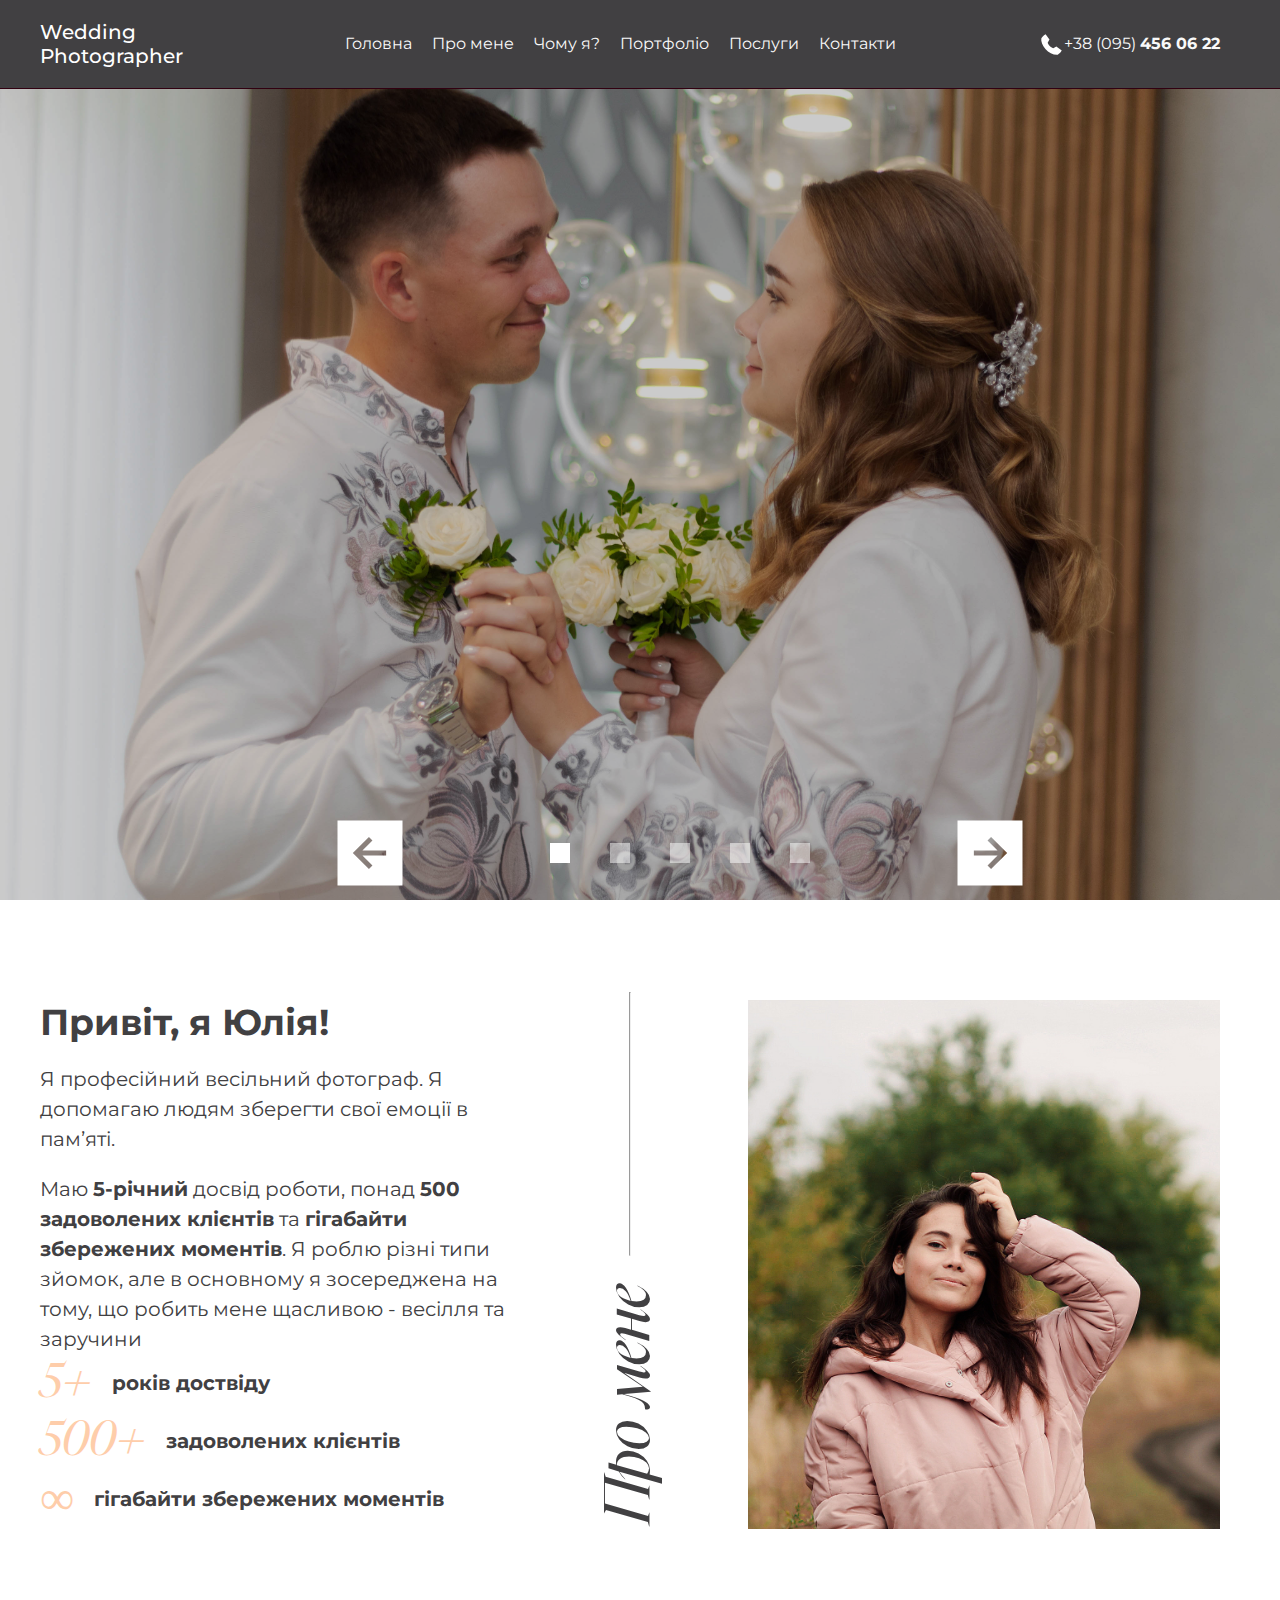
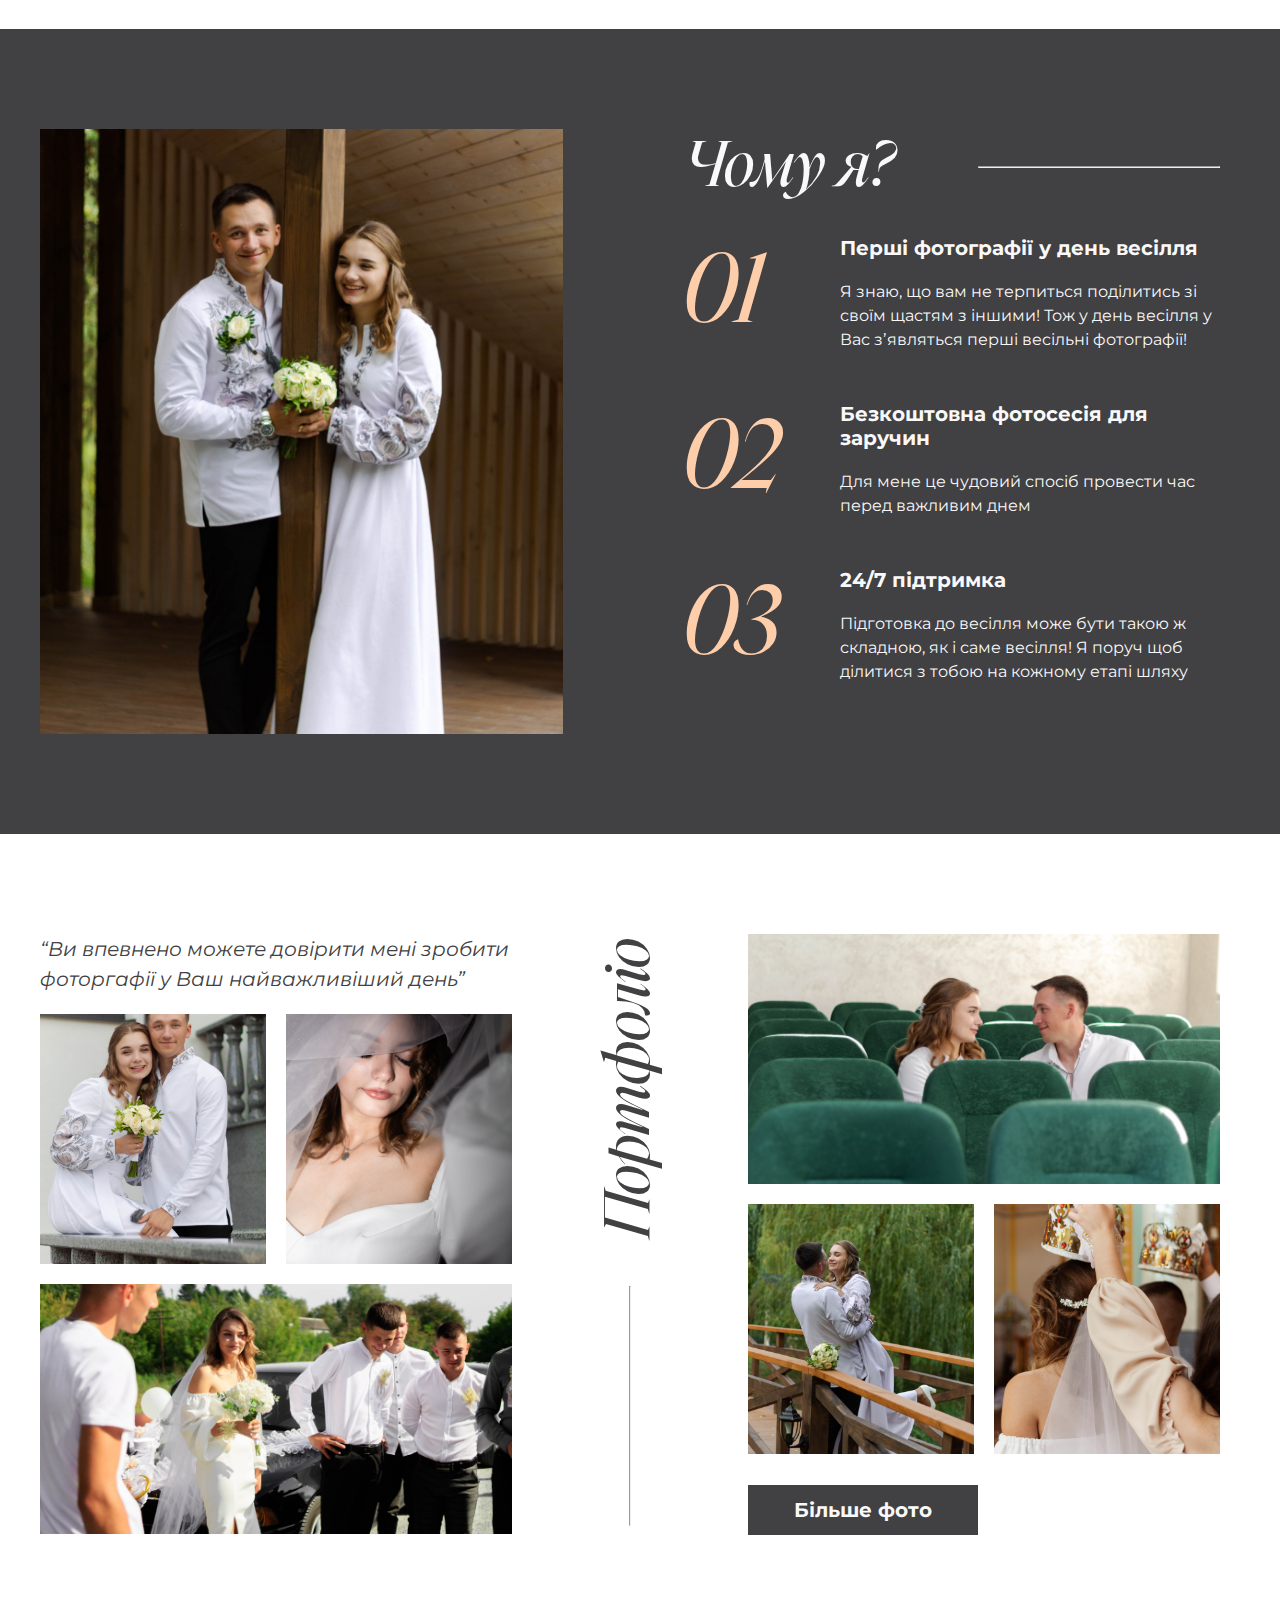
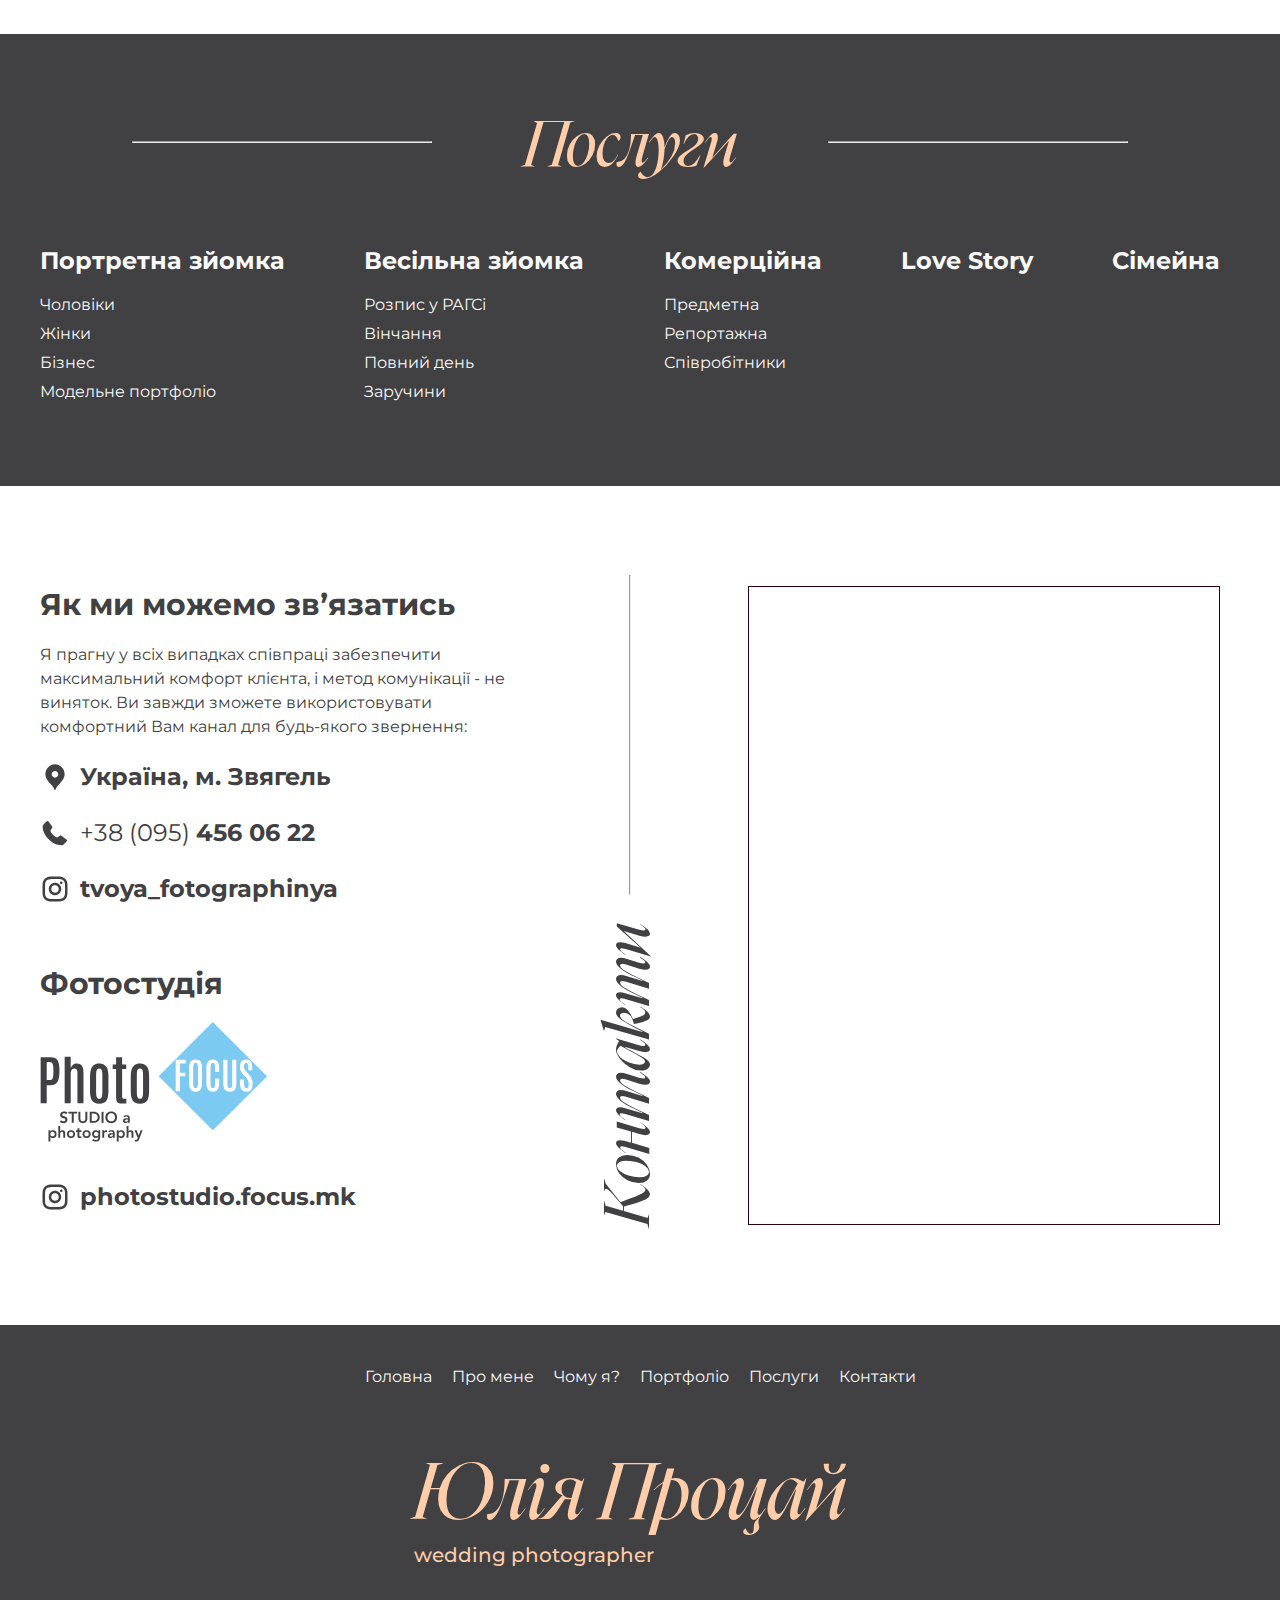
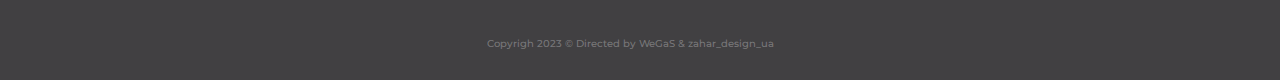
==== commit 71d91093: "Add files via upload" ====
--- a/index.html
+++ b/index.html
@@ -237,7 +237,8 @@
                                 animate__animated zoomIn animate__delay-03s"></div>
                             </div>
                             <div class="portfolio_block-button">
-                                <a href="">Більше фото</a>
+                                <a href="https://vladhrytsaiuk.github.io/photographer_Yulia/portfolio.html">Більше
+                                    фото</a>
                             </div>
                         </div>
                     </div>
